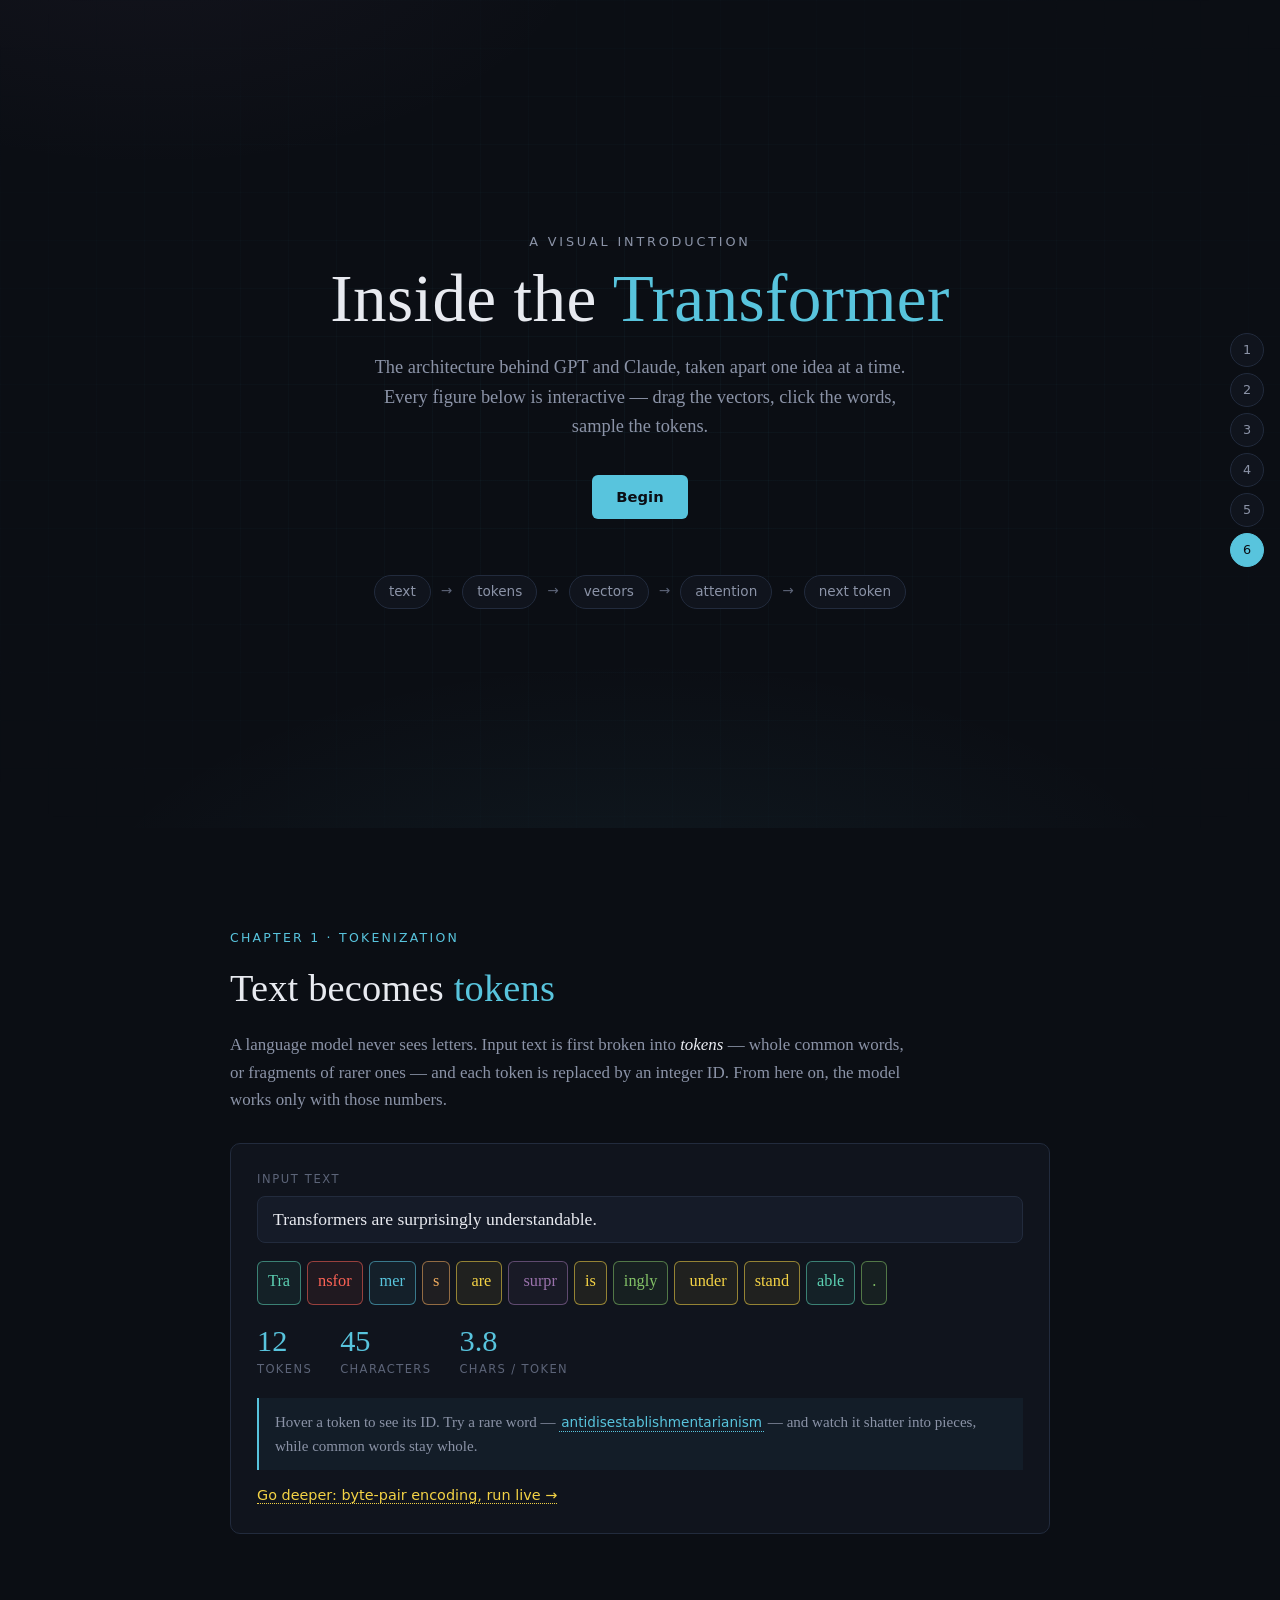
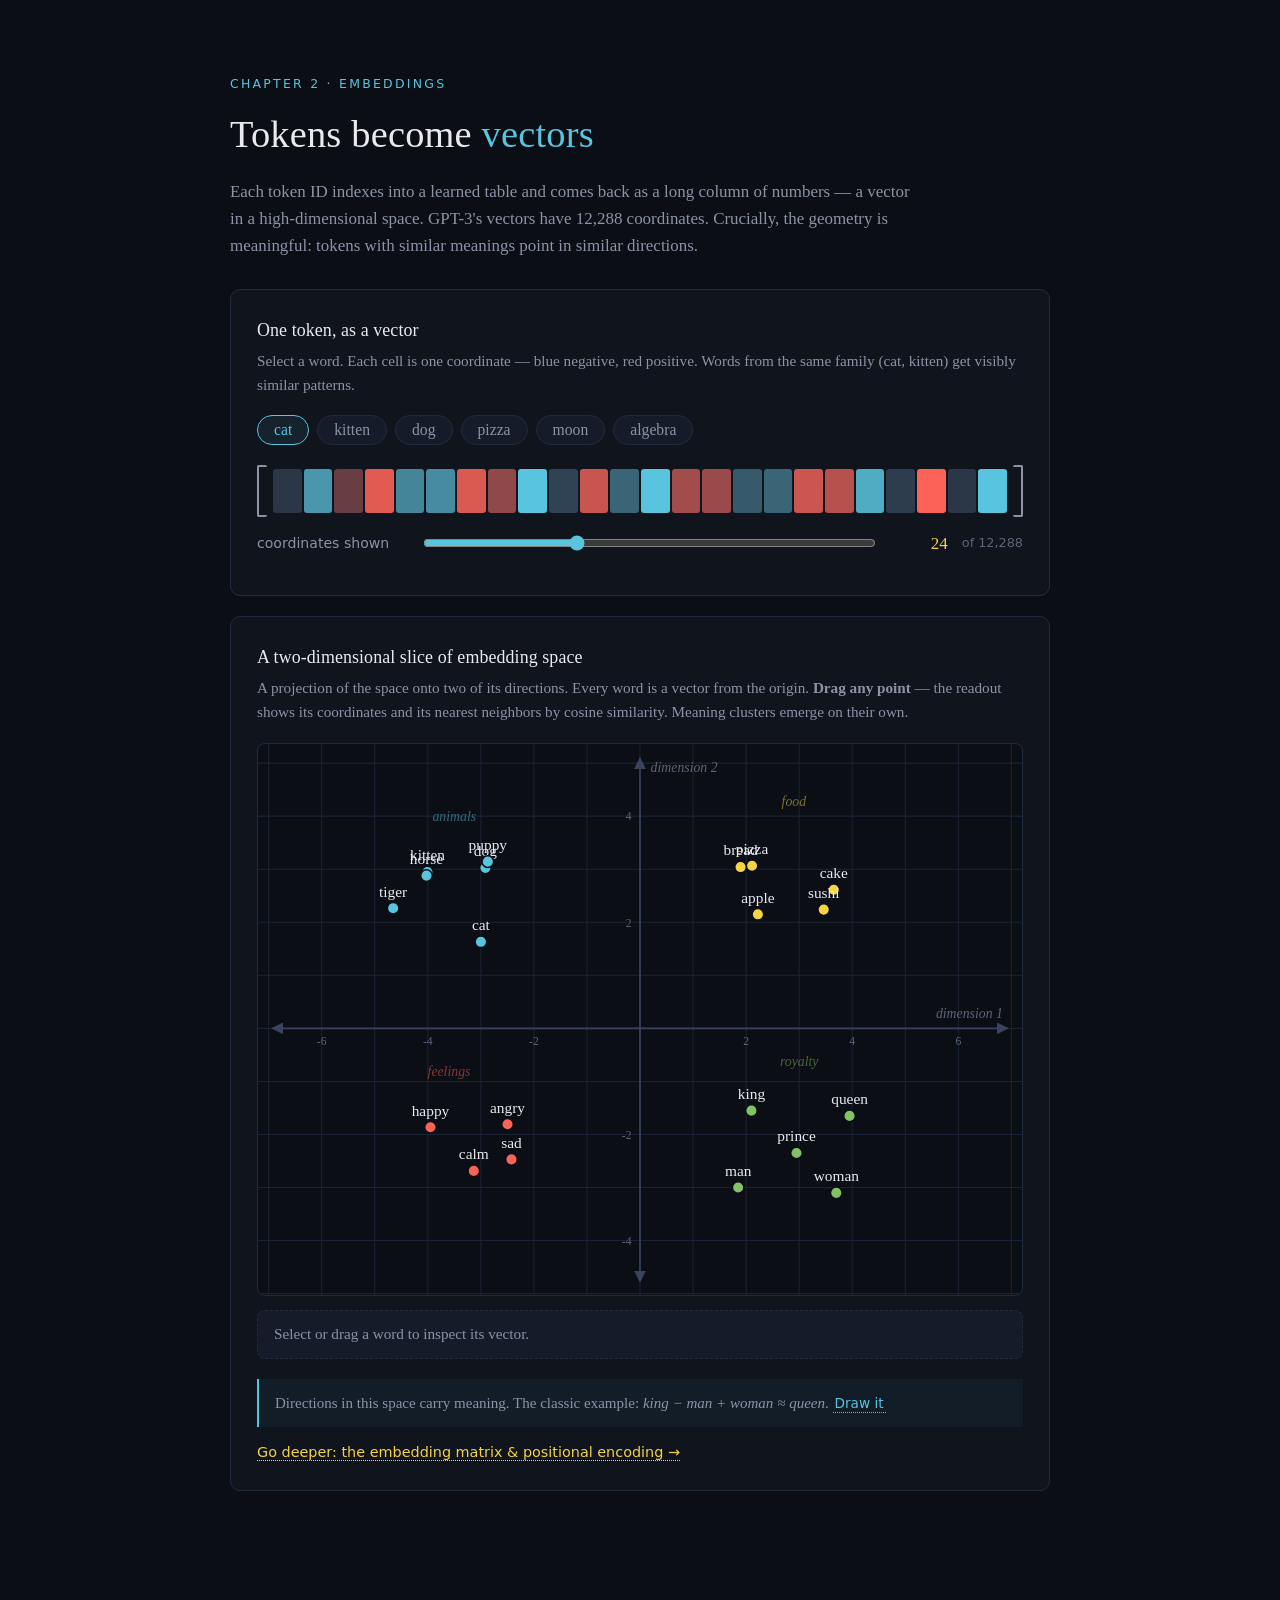
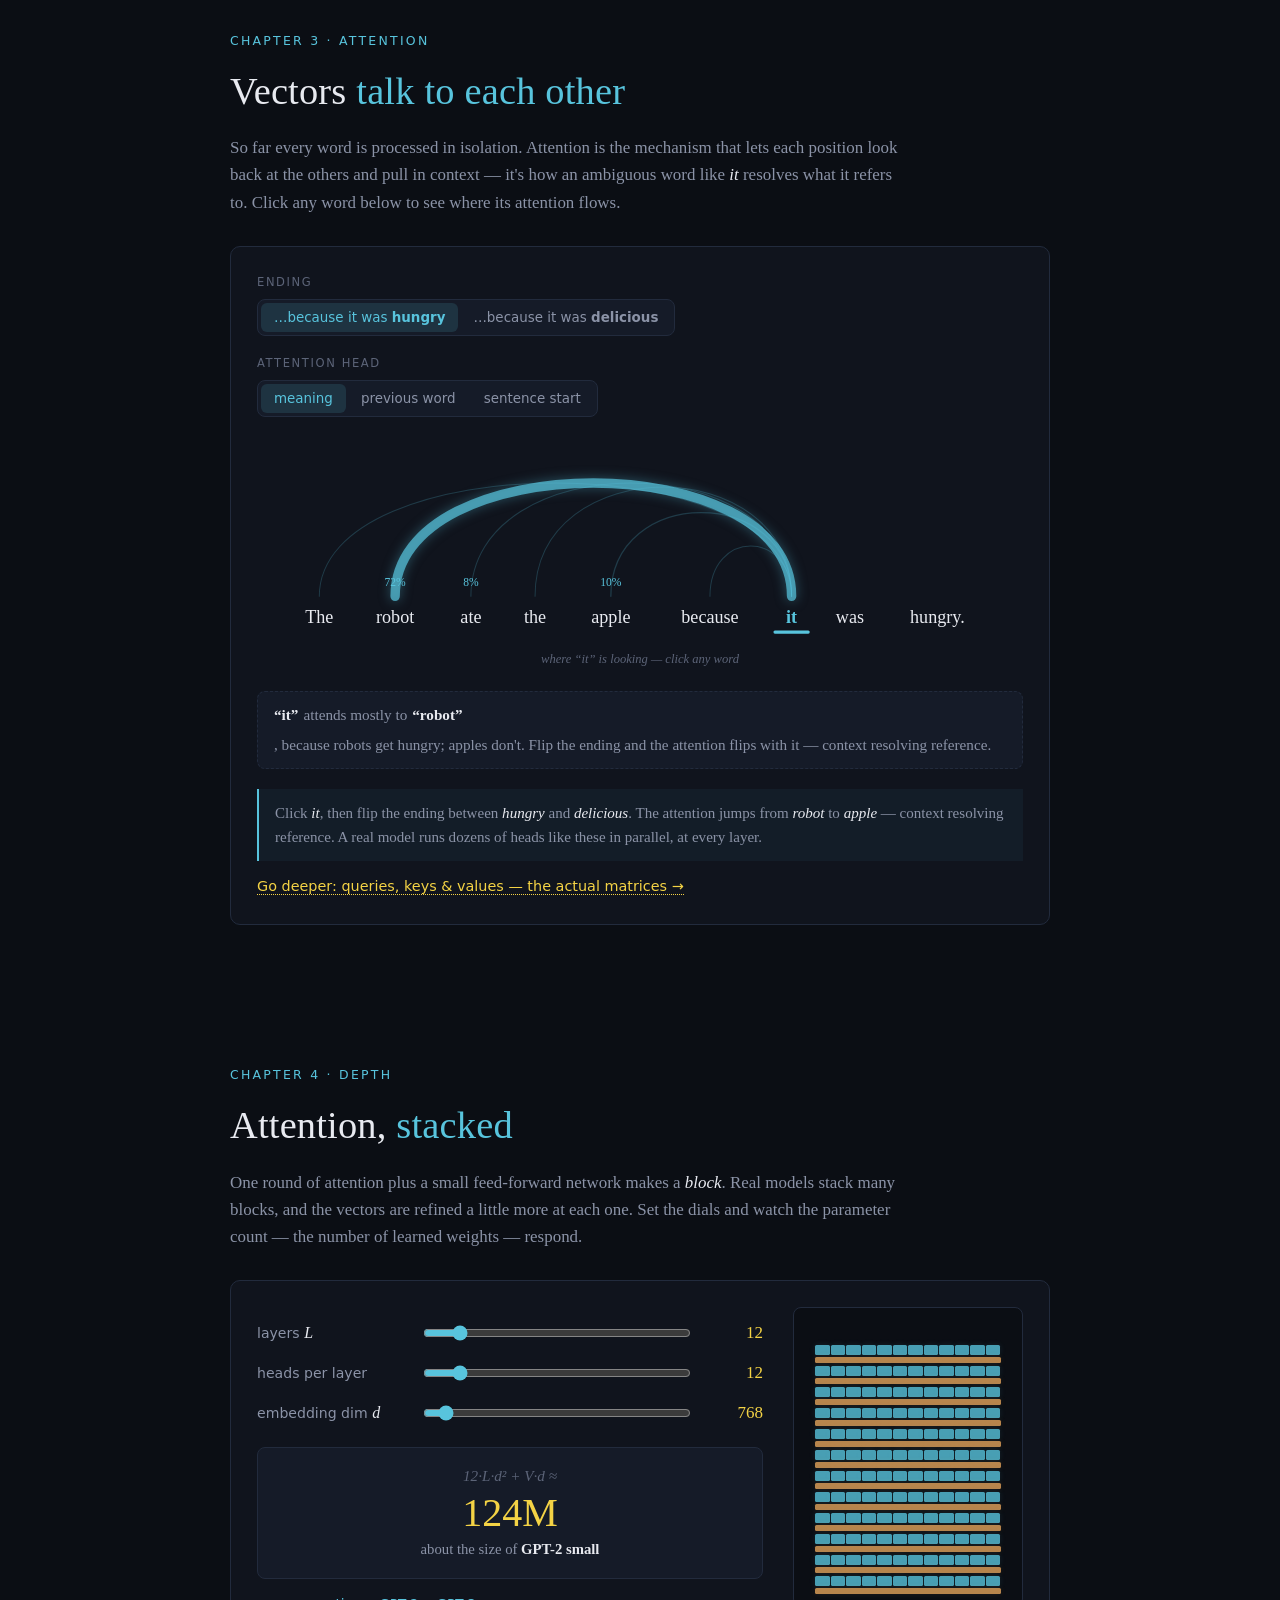
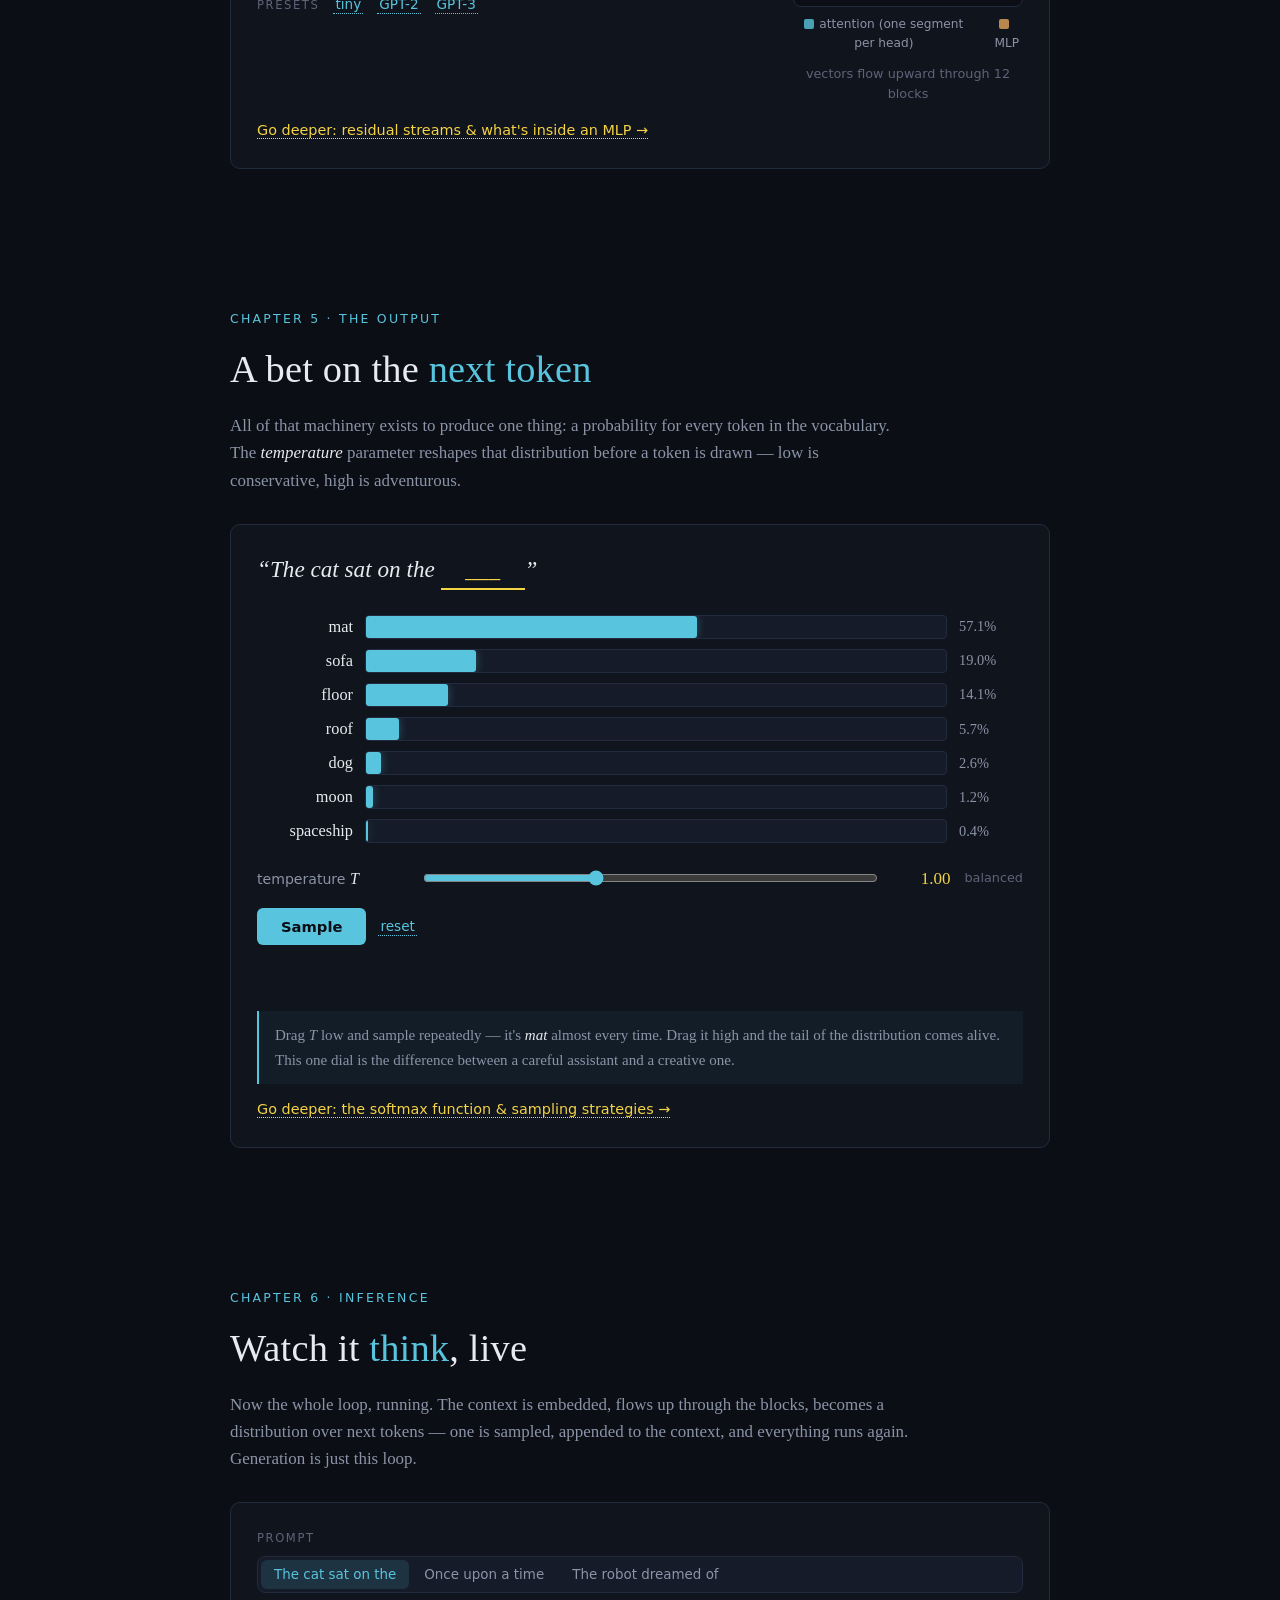
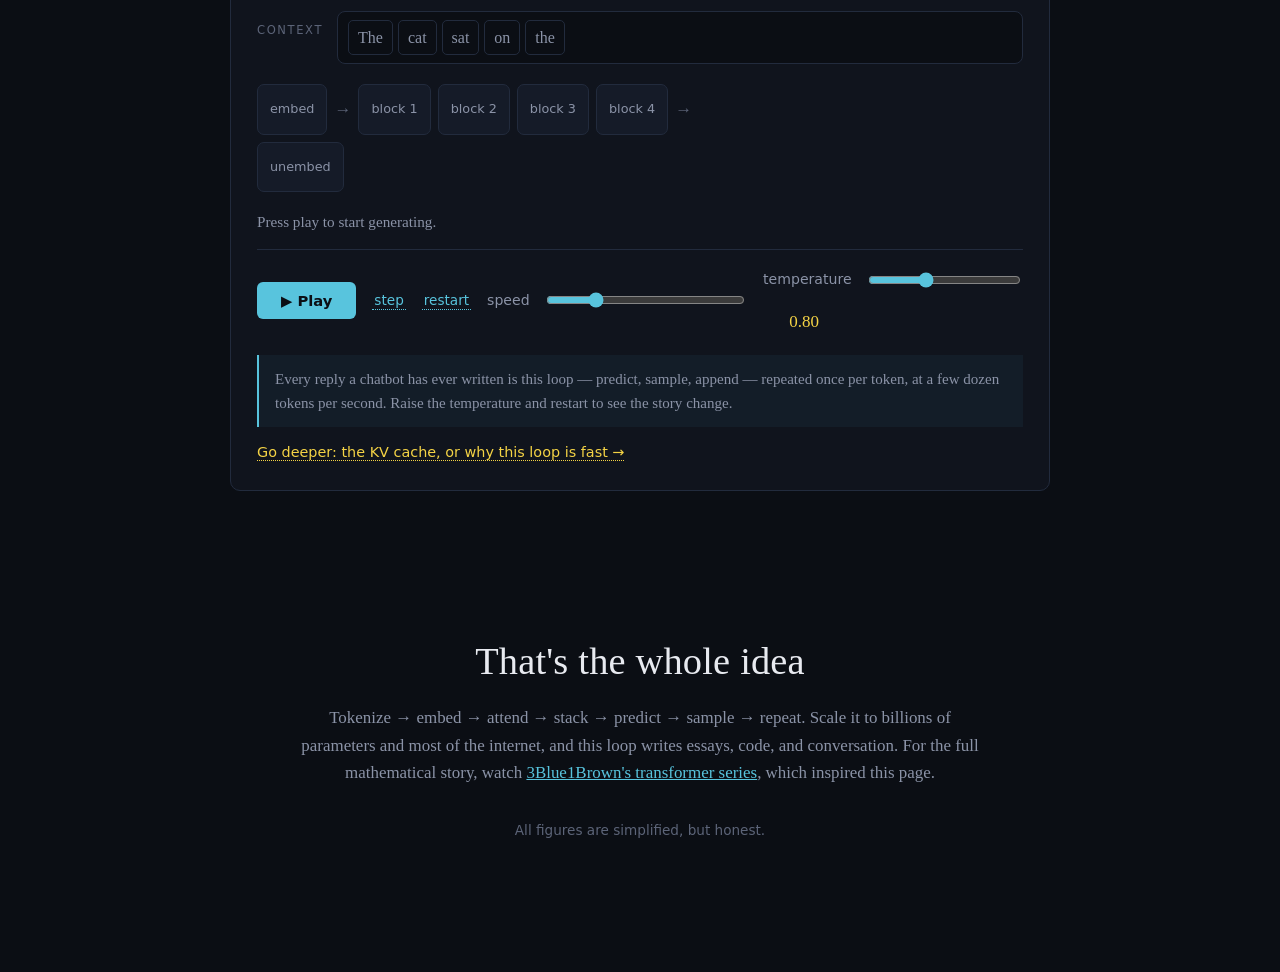
==== index.html @ c7ec8772 "Interactive transformer visualizer: six-chapter overview + deep-dive pages Co-Authored-By: Claude Fa" ====
<!DOCTYPE html>
<html lang="en">
<head>
<meta charset="UTF-8">
<meta name="viewport" content="width=device-width, initial-scale=1.0">
<title>Inside the Transformer — a visual introduction</title>
<link rel="stylesheet" href="css/style.css">
<link rel="icon" href="data:image/svg+xml,<svg xmlns='http://www.w3.org/2000/svg' viewBox='0 0 100 100'><circle cx='50' cy='50' r='42' fill='%2358C4DD'/></svg>">
</head>
<body>

<!-- ================= HERO ================= -->
<header class="hero">
  <div class="hero-inner">
    <p class="hero-kicker">A visual introduction</p>
    <h1>Inside the <span class="acc-blue">Transformer</span></h1>
    <p class="hero-sub">
      The architecture behind GPT and Claude, taken apart one idea at a time.
      Every figure below is interactive — drag the vectors, click the words,
      sample the tokens.
    </p>
    <a class="btn-primary" href="#step-1">Begin</a>
    <div class="hero-flow" aria-hidden="true">
      <span>text</span><span class="arr">→</span>
      <span>tokens</span><span class="arr">→</span>
      <span>vectors</span><span class="arr">→</span>
      <span>attention</span><span class="arr">→</span>
      <span>next&nbsp;token</span>
    </div>
  </div>
</header>

<nav class="stepnav" id="stepnav" aria-label="Chapters">
  <a href="#step-1" title="Tokens">1</a>
  <a href="#step-2" title="Embeddings">2</a>
  <a href="#step-3" title="Attention">3</a>
  <a href="#step-4" title="The stack">4</a>
  <a href="#step-5" title="Prediction">5</a>
  <a href="#step-6" title="Inference">6</a>
</nav>

<main>

<!-- ================= CH 1 : TOKENS ================= -->
<section class="chapter" id="step-1">
  <div class="ch-head">
    <span class="ch-num">Chapter 1 · Tokenization</span>
    <h2>Text becomes <span class="acc-blue">tokens</span></h2>
    <p class="lede">
      A language model never sees letters. Input text is first broken into
      <em>tokens</em> — whole common words, or fragments of rarer ones — and each
      token is replaced by an integer ID. From here on, the model works only
      with those numbers.
    </p>
  </div>

  <div class="panel">
    <label class="field-label" for="tok-input">Input text</label>
    <input id="tok-input" type="text" autocomplete="off" spellcheck="false"
           value="Transformers are surprisingly understandable." />
    <div class="token-strip" id="token-strip" aria-live="polite"></div>
    <div class="tok-stats">
      <div class="stat"><span class="stat-value" id="tok-count">0</span><span class="stat-label">tokens</span></div>
      <div class="stat"><span class="stat-value" id="char-count">0</span><span class="stat-label">characters</span></div>
      <div class="stat"><span class="stat-value" id="tok-ratio">0</span><span class="stat-label">chars / token</span></div>
    </div>
    <p class="note">Hover a token to see its ID. Try a rare word —
      <button class="link-btn" data-try="antidisestablishmentarianism">antidisestablishmentarianism</button> —
      and watch it shatter into pieces, while common words stay whole.</p>
    <p class="deeper"><a href="chapters/tokenization.html">Go deeper: byte-pair encoding, run live →</a></p>
  </div>
</section>

<!-- ================= CH 2 : EMBEDDINGS ================= -->
<section class="chapter" id="step-2">
  <div class="ch-head">
    <span class="ch-num">Chapter 2 · Embeddings</span>
    <h2>Tokens become <span class="acc-blue">vectors</span></h2>
    <p class="lede">
      Each token ID indexes into a learned table and comes back as a long column
      of numbers — a vector in a high-dimensional space. GPT-3's vectors have
      12,288 coordinates. Crucially, the geometry is meaningful: tokens with
      similar meanings point in similar directions.
    </p>
  </div>

  <div class="panel">
    <h3 class="panel-title">One token, as a vector</h3>
    <p class="panel-sub">Select a word. Each cell is one coordinate — blue negative, red positive. Words from the same family (cat, kitten) get visibly similar patterns.</p>
    <div class="word-picker" id="embed-word-picker"></div>
    <div class="vector-figure">
      <span class="bracket" aria-hidden="true"></span>
      <div class="vector-strip" id="vector-strip"></div>
      <span class="bracket right" aria-hidden="true"></span>
    </div>
    <div class="slider-row">
      <label for="dim-slider">coordinates shown</label>
      <input type="range" id="dim-slider" min="4" max="64" step="4" value="24">
      <output id="dim-out">24</output>
      <span class="dim-note">of 12,288</span>
    </div>
  </div>

  <div class="panel">
    <h3 class="panel-title">A two-dimensional slice of embedding space</h3>
    <p class="panel-sub">
      A projection of the space onto two of its directions. Every word is a
      vector from the origin. <strong>Drag any point</strong> — the readout shows its
      coordinates and its nearest neighbors by cosine similarity. Meaning
      clusters emerge on their own.
    </p>
    <div class="plane-wrap">
      <svg id="embed-map" viewBox="0 0 720 520" role="img" aria-label="Coordinate plane showing word embedding vectors"></svg>
    </div>
    <div class="readout" id="neighbor-readout">Select or drag a word to inspect its vector.</div>
    <p class="note">Directions in this space carry meaning. The classic example:
      <span class="math">king − man + woman ≈ queen</span>.
      <button class="link-btn" id="analogy-btn">Draw it</button></p>
    <p class="deeper"><a href="chapters/embeddings.html">Go deeper: the embedding matrix &amp; positional encoding →</a></p>
  </div>
</section>

<!-- ================= CH 3 : ATTENTION ================= -->
<section class="chapter" id="step-3">
  <div class="ch-head">
    <span class="ch-num">Chapter 3 · Attention</span>
    <h2>Vectors <span class="acc-blue">talk to each other</span></h2>
    <p class="lede">
      So far every word is processed in isolation. Attention is the mechanism
      that lets each position look back at the others and pull in context —
      it's how an ambiguous word like <em>it</em> resolves what it refers to.
      Click any word below to see where its attention flows.
    </p>
  </div>

  <div class="panel">
    <div class="attn-controls">
      <div class="control-group">
        <span class="control-label">ending</span>
        <div class="seg" id="attn-variant">
          <button class="seg-btn active" data-variant="hungry">…because it was <b>hungry</b></button>
          <button class="seg-btn" data-variant="delicious">…because it was <b>delicious</b></button>
        </div>
      </div>
      <div class="control-group">
        <span class="control-label">attention head</span>
        <div class="seg" id="attn-heads">
          <button class="seg-btn active" data-head="0">meaning</button>
          <button class="seg-btn" data-head="1">previous word</button>
          <button class="seg-btn" data-head="2">sentence start</button>
        </div>
      </div>
    </div>
    <div class="attn-stage">
      <svg id="attn-svg" viewBox="0 0 760 250" role="img" aria-label="Attention connections between words"></svg>
    </div>
    <p class="readout" id="attn-story"></p>
    <p class="note">Click <em>it</em>, then flip the ending between <em>hungry</em> and
      <em>delicious</em>. The attention jumps from <em>robot</em> to <em>apple</em> —
      context resolving reference. A real model runs dozens of heads like these
      in parallel, at every layer.</p>
    <p class="deeper"><a href="chapters/attention.html">Go deeper: queries, keys &amp; values — the actual matrices →</a></p>
  </div>
</section>

<!-- ================= CH 4 : THE STACK ================= -->
<section class="chapter" id="step-4">
  <div class="ch-head">
    <span class="ch-num">Chapter 4 · Depth</span>
    <h2>Attention, <span class="acc-blue">stacked</span></h2>
    <p class="lede">
      One round of attention plus a small feed-forward network makes a
      <em>block</em>. Real models stack many blocks, and the vectors are refined
      a little more at each one. Set the dials and watch the parameter count —
      the number of learned weights — respond.
    </p>
  </div>

  <div class="panel">
    <div class="builder">
      <div class="builder-controls">
        <div class="slider-row">
          <label for="layers-slider">layers <span class="math">L</span></label>
          <input type="range" id="layers-slider" min="1" max="96" value="12">
          <output id="layers-out">12</output>
        </div>
        <div class="slider-row">
          <label for="heads-slider">heads per layer</label>
          <input type="range" id="heads-slider" min="1" max="96" value="12">
          <output id="heads-out">12</output>
        </div>
        <div class="slider-row">
          <label for="model-dim-slider">embedding dim <span class="math">d</span></label>
          <input type="range" id="model-dim-slider" min="64" max="12288" step="64" value="768">
          <output id="model-dim-out">768</output>
        </div>
        <div class="param-tile">
          <div class="param-formula math">12·L·d² + V·d ≈</div>
          <div class="param-value" id="param-count">124M</div>
          <div class="param-compare" id="param-compare"></div>
        </div>
        <div class="preset-row">
          <span class="control-label">presets</span>
          <button class="link-btn" data-preset="tiny">tiny</button>
          <button class="link-btn" data-preset="gpt2">GPT-2</button>
          <button class="link-btn" data-preset="gpt3">GPT-3</button>
        </div>
      </div>
      <div class="builder-viz">
        <div class="tower" id="tower" aria-label="Stack of transformer blocks"></div>
        <div class="tower-legend">
          <span><span class="swatch" style="background:rgba(88,196,221,0.8)"></span>attention (one segment per head)</span>
          <span><span class="swatch" style="background:rgba(240,172,95,0.75)"></span>MLP</span>
        </div>
        <div class="tower-caption">vectors flow upward through <span id="tower-count">12</span> blocks</div>
      </div>
    </div>
    <p class="deeper"><a href="chapters/depth.html">Go deeper: residual streams &amp; what's inside an MLP →</a></p>
  </div>
</section>

<!-- ================= CH 5 : PREDICTION ================= -->
<section class="chapter" id="step-5">
  <div class="ch-head">
    <span class="ch-num">Chapter 5 · The output</span>
    <h2>A bet on the <span class="acc-blue">next token</span></h2>
    <p class="lede">
      All of that machinery exists to produce one thing: a probability for
      every token in the vocabulary. The <em>temperature</em> parameter reshapes
      that distribution before a token is drawn — low is conservative, high is
      adventurous.
    </p>
  </div>

  <div class="panel">
    <div class="predict-prompt math">
      “The cat sat on the <span class="predict-slot" id="predict-slot">___</span>”
    </div>
    <div class="prob-chart" id="prob-chart" role="img" aria-label="Probability of each candidate next token"></div>
    <div class="slider-row">
      <label for="temp-slider">temperature <span class="math">T</span></label>
      <input type="range" id="temp-slider" min="0.1" max="2.5" step="0.05" value="1">
      <output id="temp-out">1.00</output>
      <span class="dim-note" id="temp-mood">balanced</span>
    </div>
    <div class="row predict-actions">
      <button class="btn-primary" id="sample-btn">Sample</button>
      <button class="link-btn" id="reset-samples">reset</button>
    </div>
    <div class="sample-log" id="sample-log"></div>
    <p class="note">Drag <span class="math">T</span> low and sample repeatedly — it's
      <em>mat</em> almost every time. Drag it high and the tail of the
      distribution comes alive. This one dial is the difference between a
      careful assistant and a creative one.</p>
    <p class="deeper"><a href="chapters/output.html">Go deeper: the softmax function &amp; sampling strategies →</a></p>
  </div>
</section>

<!-- ================= CH 6 : LIVE INFERENCE ================= -->
<section class="chapter" id="step-6">
  <div class="ch-head">
    <span class="ch-num">Chapter 6 · Inference</span>
    <h2>Watch it <span class="acc-blue">think</span>, live</h2>
    <p class="lede">
      Now the whole loop, running. The context is embedded, flows up through the
      blocks, becomes a distribution over next tokens — one is sampled, appended
      to the context, and everything runs again. Generation is just this loop.
    </p>
  </div>

  <div class="panel">
    <div class="inf-topbar">
      <div class="control-group">
        <span class="control-label">prompt</span>
        <div class="seg" id="inf-prompts">
          <button class="seg-btn active" data-prompt="0">The cat sat on the</button>
          <button class="seg-btn" data-prompt="1">Once upon a time</button>
          <button class="seg-btn" data-prompt="2">The robot dreamed of</button>
        </div>
      </div>
    </div>

    <div class="inf-context-wrap">
      <span class="inf-label">context</span>
      <div class="inf-context" id="inf-context"></div>
    </div>

    <div class="inf-machine">
      <div class="inf-pipeline" id="inf-pipeline">
        <div class="pipe-node" data-node="embed"><span>embed</span></div>
        <div class="pipe-arrow">→</div>
        <div class="pipe-node" data-node="b0"><span>block 1</span></div>
        <div class="pipe-node" data-node="b1"><span>block 2</span></div>
        <div class="pipe-node" data-node="b2"><span>block 3</span></div>
        <div class="pipe-node" data-node="b3"><span>block 4</span></div>
        <div class="pipe-arrow">→</div>
        <div class="pipe-node" data-node="unembed"><span>unembed</span></div>
      </div>
      <div class="inf-dist" id="inf-dist"></div>
    </div>

    <div class="inf-status" id="inf-status">Press play to start generating.</div>

    <div class="inf-controls">
      <button class="btn-primary" id="inf-play">▶ Play</button>
      <button class="link-btn" id="inf-step">step</button>
      <button class="link-btn" id="inf-reset">restart</button>
      <div class="slider-row inf-slider">
        <label for="inf-speed">speed</label>
        <input type="range" id="inf-speed" min="0.4" max="3" step="0.2" value="1">
      </div>
      <div class="slider-row inf-slider">
        <label for="inf-temp">temperature</label>
        <input type="range" id="inf-temp" min="0.1" max="2" step="0.05" value="0.8">
        <output id="inf-temp-out">0.80</output>
      </div>
    </div>
    <p class="note">Every reply a chatbot has ever written is this loop —
      predict, sample, append — repeated once per token, at a few dozen tokens
      per second. Raise the temperature and restart to see the story change.</p>
    <p class="deeper"><a href="chapters/inference.html">Go deeper: the KV cache, or why this loop is fast →</a></p>
  </div>
</section>

<!-- ================= OUTRO ================= -->
<section class="chapter outro">
  <div class="ch-head">
    <h2>That's the whole idea</h2>
    <p class="lede">
      Tokenize → embed → attend → stack → predict → sample → repeat. Scale it to
      billions of parameters and most of the internet, and this loop writes
      essays, code, and conversation. For the full mathematical story, watch
      <a href="https://www.youtube.com/watch?v=wjZofJX0v4M" target="_blank" rel="noopener">3Blue1Brown's transformer series</a>,
      which inspired this page.
    </p>
  </div>
  <footer class="footer">All figures are simplified, but honest.</footer>
</section>

</main>
<script src="js/app.js"></script>
</body>
</html>
---- css/style.css ----
/* ============================================================
   Inside the Transformer — 3blue1brown-inspired design language
   Dark near-black blue canvas, Manim palette, serif math type.
   ============================================================ */

:root {
  --bg: #0b0e14;          /* page canvas */
  --panel: #10141d;       /* card surface */
  --panel-2: #151b28;     /* nested surface */
  --line: #222b3d;        /* hairlines */
  --grid: #1a2233;        /* plot gridlines */
  --ink: #e8eaf0;
  --muted: #8b93a7;
  --faint: #5c6478;

  /* Manim palette (validated order: blue, red, yellow, green) */
  --blue: #58c4dd;
  --red: #fc6255;
  --yellow: #f4d345;
  --green: #83c167;
  --teal: #5cd0b3;
  --purple: #9a72ac;
  --gold: #f0ac5f;

  --serif: "CMU Serif", "STIX Two Text", "Times New Roman", Georgia, serif;
  --sans: system-ui, -apple-system, "Segoe UI", sans-serif;
  --radius: 10px;
}

* { box-sizing: border-box; }
html { scroll-behavior: smooth; }
body {
  margin: 0;
  background: var(--bg);
  color: var(--ink);
  font-family: var(--serif);
  font-size: 17px;
  line-height: 1.6;
}

::selection { background: rgba(88, 196, 221, 0.3); }

h1, h2, h3 { font-weight: 500; letter-spacing: 0.005em; }
.acc-blue { color: var(--blue); }
.math { font-family: var(--serif); font-style: italic; }
a { color: var(--blue); }

/* ===== Hero ===== */
.hero {
  min-height: 92vh;
  display: grid;
  place-items: center;
  text-align: center;
  padding: 60px 20px;
  position: relative;
  background:
    radial-gradient(70vw 50vh at 50% 115%, rgba(88, 196, 221, 0.07), transparent 65%),
    radial-gradient(50vw 40vh at 12% -10%, rgba(154, 114, 172, 0.06), transparent 70%);
}
.hero::before {
  content: "";
  position: absolute; inset: 0;
  background-image:
    linear-gradient(rgba(88,196,221,0.045) 1px, transparent 1px),
    linear-gradient(90deg, rgba(88,196,221,0.045) 1px, transparent 1px);
  background-size: 48px 48px;
  mask-image: radial-gradient(70% 70% at 50% 50%, black, transparent);
  pointer-events: none;
}
.hero-inner { max-width: 720px; position: relative; }
.hero-kicker {
  font-family: var(--sans);
  font-size: 0.8rem; letter-spacing: 0.22em; text-transform: uppercase;
  color: var(--muted); margin-bottom: 10px;
}
.hero h1 {
  font-size: clamp(2.6rem, 7vw, 4.2rem);
  margin: 0 0 18px;
  line-height: 1.08;
}
.hero-sub {
  color: var(--muted);
  font-size: 1.15rem;
  max-width: 560px;
  margin: 0 auto 34px;
}
.hero-flow {
  margin-top: 56px;
  display: flex; flex-wrap: wrap; justify-content: center; gap: 10px;
  font-family: var(--sans); font-size: 0.85rem; color: var(--muted);
}
.hero-flow span:not(.arr) {
  border: 1px solid var(--line); border-radius: 999px;
  padding: 5px 14px; background: var(--panel);
}
.hero-flow .arr { color: var(--faint); padding: 5px 0; }

/* ===== Chapter nav ===== */
.stepnav {
  position: fixed; right: 16px; top: 50%; transform: translateY(-50%);
  display: flex; flex-direction: column; gap: 6px; z-index: 50;
}
.stepnav a {
  width: 34px; height: 34px; display: grid; place-items: center;
  font-family: var(--sans); font-size: 0.8rem;
  color: var(--muted); text-decoration: none;
  border: 1px solid var(--line); border-radius: 50%;
  background: var(--panel);
  transition: all .15s;
}
.stepnav a:hover, .stepnav a.active {
  color: var(--bg); background: var(--blue); border-color: var(--blue);
}
@media (max-width: 860px) { .stepnav { display: none; } }

/* ===== Chapters & panels ===== */
main { max-width: 860px; margin: 0 auto; padding: 0 20px 100px; }
.chapter { padding: 100px 0 20px; }
.ch-num {
  display: block;
  font-family: var(--sans);
  font-size: 0.78rem; letter-spacing: 0.18em; text-transform: uppercase;
  color: var(--blue);
  margin-bottom: 10px;
}
.chapter h2 { font-size: clamp(1.7rem, 4vw, 2.4rem); margin: 0 0 12px; }
.lede { color: var(--muted); max-width: 680px; margin: 0 0 30px; font-size: 1.06rem; }
.lede em, .note em { color: var(--ink); }

.panel {
  background: var(--panel);
  border: 1px solid var(--line);
  border-radius: var(--radius);
  padding: 26px;
  margin-bottom: 20px;
}
.panel-title { margin: 0 0 4px; font-size: 1.12rem; color: var(--ink); }
.panel-sub { margin: 0 0 18px; color: var(--muted); font-size: 0.95rem; }
.row { display: flex; gap: 12px; align-items: center; flex-wrap: wrap; }
.note {
  margin: 20px 0 0;
  padding: 12px 16px;
  border-left: 2px solid var(--blue);
  background: rgba(88, 196, 221, 0.05);
  color: var(--muted);
  font-size: 0.94rem;
}
.readout {
  margin-top: 14px;
  padding: 11px 16px;
  border: 1px dashed var(--line);
  border-radius: 8px;
  background: var(--panel-2);
  color: var(--muted);
  font-size: 0.95rem;
  min-height: 44px;
  display: flex; align-items: center; flex-wrap: wrap; gap: 5px;
}
.readout b { color: var(--ink); font-weight: 600; }

/* ===== Controls ===== */
.field-label, .control-label {
  display: block;
  font-family: var(--sans);
  font-size: 0.72rem; letter-spacing: 0.14em; text-transform: uppercase;
  color: var(--faint);
  margin-bottom: 8px;
}
input[type="text"] {
  width: 100%;
  font-family: var(--serif); font-size: 1.1rem;
  color: var(--ink);
  background: var(--panel-2);
  border: 1px solid var(--line);
  border-radius: 8px;
  padding: 12px 15px;
  outline: none;
  transition: border-color .15s;
}
input[type="text"]:focus { border-color: var(--blue); }

.btn-primary {
  display: inline-block;
  font-family: var(--sans); font-size: 0.92rem; font-weight: 600;
  color: var(--bg);
  background: var(--blue);
  border: none; border-radius: 6px;
  padding: 10px 24px;
  cursor: pointer;
  text-decoration: none;
  transition: filter .12s, transform .12s;
}
.btn-primary:hover { filter: brightness(1.12); transform: translateY(-1px); }
.link-btn {
  font-family: var(--sans); font-size: 0.85rem;
  color: var(--blue);
  background: none;
  border: none; border-bottom: 1px dotted var(--blue);
  padding: 1px 2px;
  cursor: pointer;
  transition: color .12s;
}
.link-btn:hover { color: var(--ink); border-color: var(--ink); }

.slider-row { display: flex; align-items: center; gap: 14px; margin: 12px 0; flex-wrap: wrap; }
.slider-row label {
  font-family: var(--sans); font-size: 0.88rem; color: var(--muted);
  min-width: 150px;
}
.slider-row label .math { color: var(--ink); font-size: 1rem; }
.slider-row output {
  font-family: var(--serif); font-variant-numeric: tabular-nums;
  color: var(--yellow); min-width: 56px; text-align: right;
}
.dim-note { font-family: var(--sans); font-size: 0.8rem; color: var(--faint); }
input[type="range"] {
  flex: 1; min-width: 120px; height: 24px;
  accent-color: var(--blue);
  cursor: grab;
  background: transparent;
}

.seg { display: inline-flex; gap: 2px; border: 1px solid var(--line); border-radius: 8px; padding: 3px; background: var(--panel-2); flex-wrap: wrap; }
.seg-btn {
  font-family: var(--sans); font-size: 0.84rem;
  color: var(--muted);
  background: transparent; border: none; border-radius: 6px;
  padding: 7px 13px; cursor: pointer;
  transition: all .12s;
}
.seg-btn b { color: inherit; }
.seg-btn.active { background: rgba(88, 196, 221, 0.14); color: var(--blue); }

/* ===== Ch 1 : tokens ===== */
.token-strip { display: flex; flex-wrap: wrap; gap: 6px; margin: 18px 0 4px; min-height: 44px; }
.token-chip {
  position: relative;
  font-family: var(--serif); font-size: 1.02rem;
  padding: 6px 10px;
  border-radius: 6px;
  border: 1px solid;
  white-space: pre;
  animation: pop .18s ease-out;
  cursor: default;
}
@keyframes pop { from { transform: scale(.7); opacity: 0; } to { transform: scale(1); opacity: 1; } }
.token-chip .tok-id {
  position: absolute; left: 50%; bottom: calc(100% + 7px); transform: translateX(-50%);
  font-family: var(--sans); font-size: 0.7rem;
  background: var(--ink); color: var(--bg);
  padding: 3px 8px; border-radius: 4px; white-space: nowrap;
  opacity: 0; pointer-events: none; transition: opacity .12s;
  z-index: 5;
}
.token-chip:hover .tok-id { opacity: 1; }
.tok-stats { display: flex; gap: 28px; margin-top: 18px; flex-wrap: wrap; }
.stat { display: flex; flex-direction: column; }
.stat-value { font-size: 1.9rem; color: var(--blue); line-height: 1.2; font-variant-numeric: tabular-nums; }
.stat-label { font-family: var(--sans); font-size: 0.72rem; letter-spacing: 0.12em; text-transform: uppercase; color: var(--faint); }

/* ===== Ch 2 : embeddings ===== */
.word-picker { display: flex; flex-wrap: wrap; gap: 8px; margin-bottom: 20px; }
.word-pill {
  font-family: var(--serif); font-size: 0.98rem;
  color: var(--muted);
  background: var(--panel-2);
  border: 1px solid var(--line); border-radius: 999px;
  padding: 5px 16px; cursor: pointer;
  transition: all .12s;
}
.word-pill.active { color: var(--blue); border-color: var(--blue); background: rgba(88,196,221,0.08); }

.vector-figure { display: flex; align-items: stretch; gap: 6px; margin: 6px 0 4px; }
.bracket, .bracket.right { width: 10px; border: 2px solid var(--muted); border-radius: 2px; }
.bracket { border-right: none; }
.bracket.right { border-left: none; }
.vector-strip { display: flex; gap: 2px; flex: 1; height: 52px; align-items: stretch; padding: 4px 0; }
.vec-cell { flex: 1; border-radius: 3px; position: relative; min-width: 4px; transition: background .3s; }
.vec-cell:hover::after {
  content: attr(data-v);
  position: absolute; left: 50%; bottom: calc(100% + 6px); transform: translateX(-50%);
  font-family: var(--serif); font-size: 0.75rem;
  background: var(--ink); color: var(--bg);
  padding: 2px 6px; border-radius: 4px; white-space: nowrap; z-index: 5;
}

.plane-wrap {
  border: 1px solid var(--line);
  border-radius: 8px;
  overflow: hidden;
  background: var(--bg);
}
#embed-map { display: block; width: 100%; height: auto; }
#embed-map text { font-family: var(--serif); }
.embed-dot { cursor: grab; }
.embed-dot.dragging { cursor: grabbing; }

/* ===== Ch 3 : attention ===== */
.attn-controls { display: flex; justify-content: space-between; gap: 18px; flex-wrap: wrap; margin-bottom: 8px; }
.control-group { display: flex; flex-direction: column; }
.attn-stage { margin: 4px 0; }
#attn-svg { display: block; width: 100%; height: auto; }
#attn-svg text { font-family: var(--serif); }
.attn-word { cursor: pointer; }

/* ===== Ch 4 : the stack ===== */
.builder { display: grid; grid-template-columns: 1fr 230px; gap: 30px; align-items: start; }
@media (max-width: 700px) { .builder { grid-template-columns: 1fr; } }
.param-tile {
  margin-top: 20px;
  border: 1px solid var(--line); border-radius: 8px;
  background: var(--panel-2);
  padding: 16px 18px;
  text-align: center;
}
.param-formula { color: var(--faint); font-size: 0.95rem; }
.param-value { font-size: 2.5rem; color: var(--yellow); line-height: 1.25; }
.param-compare { color: var(--muted); font-size: 0.92rem; }
.param-compare b { color: var(--ink); font-weight: 600; }
.preset-row { display: flex; gap: 14px; align-items: baseline; margin-top: 16px; flex-wrap: wrap; }
.preset-row .control-label { margin: 0; }
.builder-viz { text-align: center; }
.tower {
  display: flex; flex-direction: column-reverse;
  gap: 3px;
  min-height: 300px; max-height: 330px; overflow: hidden;
  padding: 12px;
  background: var(--bg);
  border: 1px solid var(--line); border-radius: 8px;
}
.tower-layer {
  display: flex; flex-direction: column; gap: 2px;
  animation: rise .25s ease-out;
  flex: 0 0 auto;
  margin-inline: auto;
}
.attn-row { display: flex; gap: 1px; }
.head-seg {
  flex: 1; min-width: 1px;
  background: rgba(88, 196, 221, 0.8);
  border-radius: 1.5px;
  box-shadow: 0 0 6px rgba(88, 196, 221, 0.12);
}
.mlp-row {
  background: rgba(240, 172, 95, 0.75);
  border-radius: 1.5px;
  box-shadow: 0 0 6px rgba(240, 172, 95, 0.1);
}
.tower-ellipsis {
  color: var(--faint); font-size: 0.95rem; line-height: 1;
  text-align: center; letter-spacing: 0.2em;
  flex: 0 0 auto; padding: 2px 0;
}
@keyframes rise { from { transform: translateY(8px); opacity: 0; } to { transform: none; opacity: 1; } }
.tower-caption { font-family: var(--sans); font-size: 0.8rem; color: var(--faint); margin-top: 10px; }
.tower-legend {
  display: flex; justify-content: center; gap: 16px; margin-top: 8px;
  font-family: var(--sans); font-size: 0.76rem; color: var(--muted);
}
.tower-legend .swatch {
  display: inline-block; width: 10px; height: 10px; border-radius: 2px;
  margin-right: 5px; vertical-align: -1px;
}

/* ===== Ch 5 : prediction ===== */
.predict-prompt { font-size: 1.45rem; margin-bottom: 24px; }
.predict-slot {
  display: inline-block; min-width: 84px; text-align: center;
  color: var(--yellow);
  border-bottom: 2px solid var(--yellow);
}
.predict-slot.pulse { animation: slotpop .4s ease; }
@keyframes slotpop { 30% { transform: scale(1.2); } }
.prob-chart { display: flex; flex-direction: column; gap: 8px; margin: 6px 0 20px; }
.prob-row { display: grid; grid-template-columns: 96px 1fr 64px; align-items: center; gap: 12px; }
.prob-word { text-align: right; font-size: 1.02rem; color: var(--ink); }
.prob-track {
  background: var(--panel-2);
  border: 1px solid var(--line);
  border-radius: 4px; height: 24px; overflow: hidden;
}
.prob-fill {
  height: 100%;
  background: var(--blue);
  box-shadow: 0 0 10px rgba(88, 196, 221, 0.35);
  border-radius: 0 3px 3px 0;
  transition: width .35s cubic-bezier(.2,.8,.3,1);
}
.prob-row.sampled .prob-word { color: var(--yellow); }
.prob-row.sampled .prob-fill { background: var(--yellow); box-shadow: 0 0 10px rgba(244, 211, 69, 0.4); }
.prob-pct { font-variant-numeric: tabular-nums; font-size: 0.9rem; color: var(--muted); }
.predict-actions { margin: 16px 0 4px; }
.sample-log { display: flex; flex-wrap: wrap; gap: 6px; margin-top: 12px; min-height: 34px; }
.sample-log .token-chip { font-size: 0.9rem; }

/* ===== Ch 6 : live inference ===== */
.inf-topbar { margin-bottom: 18px; }
.inf-context-wrap { display: flex; align-items: flex-start; gap: 14px; margin-bottom: 20px; }
.inf-label {
  font-family: var(--sans); font-size: 0.72rem; letter-spacing: 0.14em;
  text-transform: uppercase; color: var(--faint);
  padding-top: 10px; min-width: 62px;
}
.inf-context {
  flex: 1;
  display: flex; flex-wrap: wrap; gap: 5px; align-items: center;
  min-height: 46px;
  padding: 8px 10px;
  background: var(--bg);
  border: 1px solid var(--line); border-radius: 8px;
}
.inf-tok {
  font-family: var(--serif); font-size: 1rem;
  padding: 4px 9px; border-radius: 5px;
  border: 1px solid var(--line);
  color: var(--muted);
  animation: pop .2s ease-out;
}
.inf-tok.fresh {
  color: var(--yellow); border-color: var(--yellow);
  box-shadow: 0 0 10px rgba(244, 211, 69, 0.25);
}
.inf-tok.reading { color: var(--blue); border-color: var(--blue); }

.inf-machine { display: grid; grid-template-columns: 1fr 240px; gap: 24px; align-items: center; }
@media (max-width: 700px) { .inf-machine { grid-template-columns: 1fr; } }
.inf-pipeline { display: flex; align-items: center; gap: 7px; flex-wrap: wrap; }
.pipe-arrow { color: var(--faint); }
.pipe-node {
  font-family: var(--sans); font-size: 0.8rem;
  color: var(--muted);
  border: 1px solid var(--line); border-radius: 7px;
  background: var(--panel-2);
  padding: 14px 12px;
  transition: all .18s;
}
.pipe-node.hot {
  color: var(--blue); border-color: var(--blue);
  box-shadow: 0 0 14px rgba(88, 196, 221, 0.35);
  transform: translateY(-2px);
}
.inf-dist { display: flex; flex-direction: column; gap: 5px; }
.inf-dist .prob-row { grid-template-columns: 74px 1fr 48px; }
.inf-dist .prob-track { height: 18px; }
.inf-dist .prob-word { font-size: 0.92rem; }
.inf-dist .prob-pct { font-size: 0.8rem; }
.inf-status {
  margin-top: 18px;
  font-size: 0.95rem; color: var(--muted);
  min-height: 1.6em;
}
.inf-status b { color: var(--yellow); font-weight: 600; }
.inf-controls {
  display: flex; align-items: center; gap: 16px; flex-wrap: wrap;
  margin-top: 14px; padding-top: 16px;
  border-top: 1px solid var(--line);
}
.inf-slider { flex: 1; min-width: 190px; margin: 0; }
.inf-slider label { min-width: auto; }

/* ===== Outro ===== */
.outro { text-align: center; padding-bottom: 30px; }
.outro .lede { margin-inline: auto; }
.footer { color: var(--faint); font-family: var(--sans); font-size: 0.85rem; margin-top: 34px; }

@media (prefers-reduced-motion: reduce) {
  * { animation: none !important; transition: none !important; }
  html { scroll-behavior: auto; }
}

/* ============================================================
   Deep-dive chapter pages
   ============================================================ */
.deep-head {
  display: flex; justify-content: space-between; align-items: baseline;
  max-width: 860px; margin: 0 auto; padding: 26px 20px 0;
  font-family: var(--sans); font-size: 0.85rem;
}
.deep-head a { color: var(--muted); text-decoration: none; }
.deep-head a:hover { color: var(--blue); }
.deep-main { max-width: 860px; margin: 0 auto; padding: 30px 20px 80px; }
.deep-main .ch-head { padding-top: 30px; }
.sec-title { font-size: 1.35rem; margin: 54px 0 8px; color: var(--ink); }
.sec-title .math { color: var(--blue); }
.prose { color: var(--muted); max-width: 700px; }
.prose em, .prose b { color: var(--ink); }
.prose .math { color: var(--ink); }

.formula {
  font-family: var(--serif); font-style: italic;
  text-align: center; font-size: 1.25rem; color: var(--ink);
  background: var(--panel-2); border: 1px solid var(--line); border-radius: 8px;
  padding: 16px 20px; margin: 20px 0;
  overflow-x: auto;
}
.formula .frac { display: inline-flex; flex-direction: column; vertical-align: middle; text-align: center; margin: 0 3px; }
.formula .frac > span:first-child { border-bottom: 1px solid var(--ink); padding: 0 6px 2px; }
.formula .frac > span:last-child { padding-top: 2px; }
.formula .acc { color: var(--yellow); font-style: normal; }

/* matrices */
.mat-row { display: flex; gap: 26px; flex-wrap: wrap; align-items: flex-start; margin: 18px 0; }
.mat-fig { text-align: center; }
.mat-fig .mat-label { font-family: var(--serif); font-style: italic; font-size: 1.05rem; color: var(--ink); margin-bottom: 8px; }
.mat-fig .mat-sub { font-family: var(--sans); font-size: 0.72rem; color: var(--faint); margin-top: 6px; }
.matrix { display: inline-grid; gap: 2px; }
.mcell {
  width: 44px; height: 32px;
  display: grid; place-items: center;
  font-family: var(--serif); font-size: 0.78rem; font-variant-numeric: tabular-nums;
  border-radius: 3px; color: var(--ink);
  transition: background .25s, opacity .25s;
}
.mcell.masked { color: var(--faint); }
.mcell.rowhead, .mcell.colhead {
  background: none; color: var(--muted); font-style: italic; font-size: 0.82rem;
}
.mcell.hl { outline: 2px solid var(--yellow); outline-offset: -2px; }
.mat-op { font-family: var(--serif); font-size: 1.5rem; color: var(--faint); align-self: center; }

/* step chips / small controls */
.toggle-row { display: flex; gap: 10px; align-items: center; margin: 16px 0; flex-wrap: wrap; }
.pill-toggle {
  font-family: var(--sans); font-size: 0.84rem;
  color: var(--muted); background: var(--panel-2);
  border: 1px solid var(--line); border-radius: 999px;
  padding: 6px 16px; cursor: pointer; transition: all .12s;
}
.pill-toggle.active { color: var(--blue); border-color: var(--blue); background: rgba(88,196,221,0.08); }

/* BPE demo */
.bpe-word { display: flex; align-items: center; gap: 8px; margin: 6px 0; flex-wrap: wrap; }
.bpe-count { font-family: var(--sans); font-size: 0.75rem; color: var(--faint); min-width: 30px; }
.bpe-piece {
  font-family: var(--serif); font-size: 1rem;
  border: 1px solid; border-radius: 5px; padding: 3px 8px;
  transition: all .2s;
}
.merge-list { display: flex; flex-direction: column; gap: 4px; font-family: var(--serif); font-size: 0.92rem; color: var(--muted); }
.merge-list b { color: var(--yellow); font-weight: 600; }

/* plots */
.plot-wrap { border: 1px solid var(--line); border-radius: 8px; background: var(--bg); overflow: hidden; margin: 14px 0; }
.plot-wrap svg { display: block; width: 100%; height: auto; }
.plot-wrap text { font-family: var(--serif); }

/* logit sliders */
.logit-row { display: grid; grid-template-columns: 80px 1fr 60px 1fr 64px; gap: 12px; align-items: center; margin: 6px 0; }
.logit-row .prob-track { height: 22px; }
.logit-word { text-align: right; font-size: 1rem; }
.logit-val { font-variant-numeric: tabular-nums; color: var(--yellow); font-size: 0.9rem; text-align: right; }
@media (max-width: 640px) { .logit-row { grid-template-columns: 64px 1fr 48px; } .logit-row .prob-track, .logit-row .prob-pct { grid-column: span 3; } }

/* pager */
.pager {
  display: flex; justify-content: space-between; gap: 14px;
  margin-top: 70px; padding-top: 22px;
  border-top: 1px solid var(--line);
  font-family: var(--sans); font-size: 0.9rem;
}
.pager a { color: var(--blue); text-decoration: none; }
.pager a:hover { text-decoration: underline; }
.pager .pg-label { display: block; font-size: 0.72rem; letter-spacing: 0.12em; text-transform: uppercase; color: var(--faint); margin-bottom: 3px; }
.pager .next { text-align: right; }

/* "go deeper" links on the index */
.deeper { margin: 14px 0 0; font-family: var(--sans); font-size: 0.9rem; }
.deeper a { color: var(--yellow); text-decoration: none; border-bottom: 1px dotted var(--yellow); }
.deeper a:hover { color: var(--ink); border-color: var(--ink); }
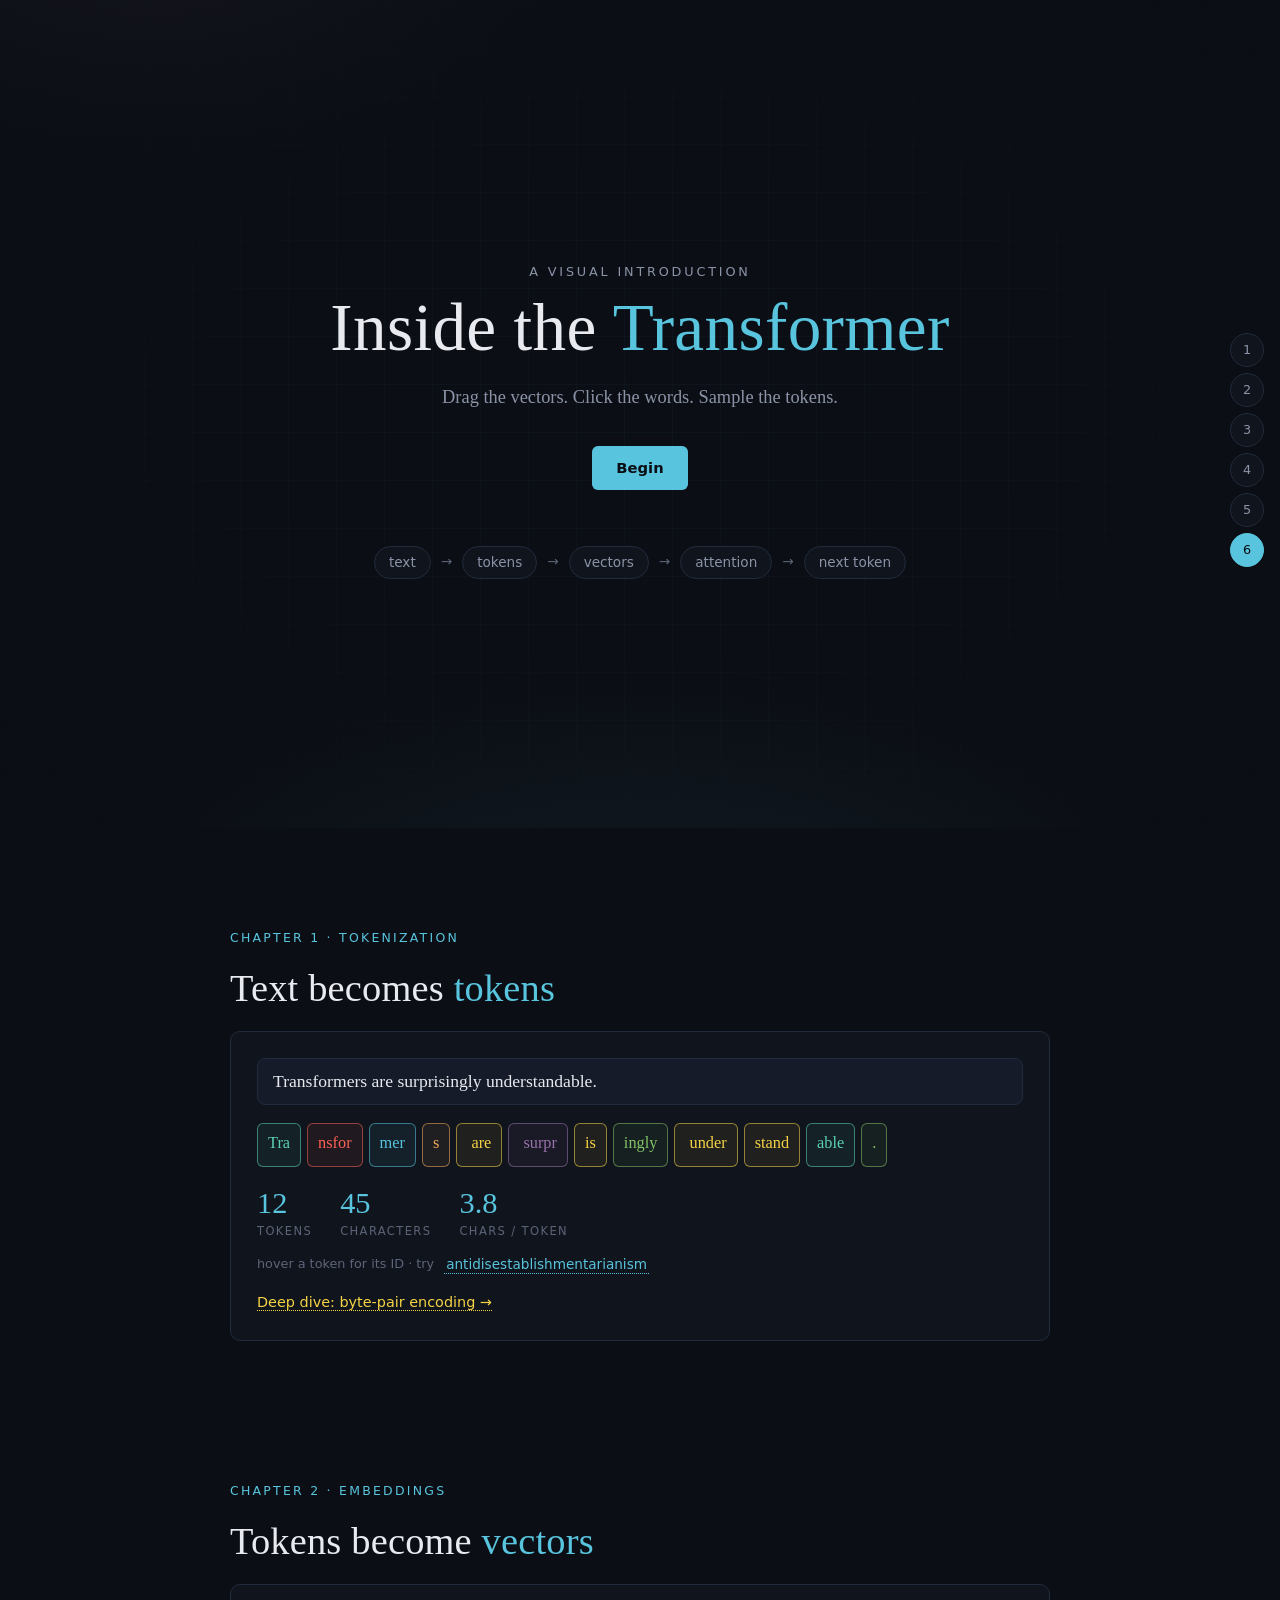
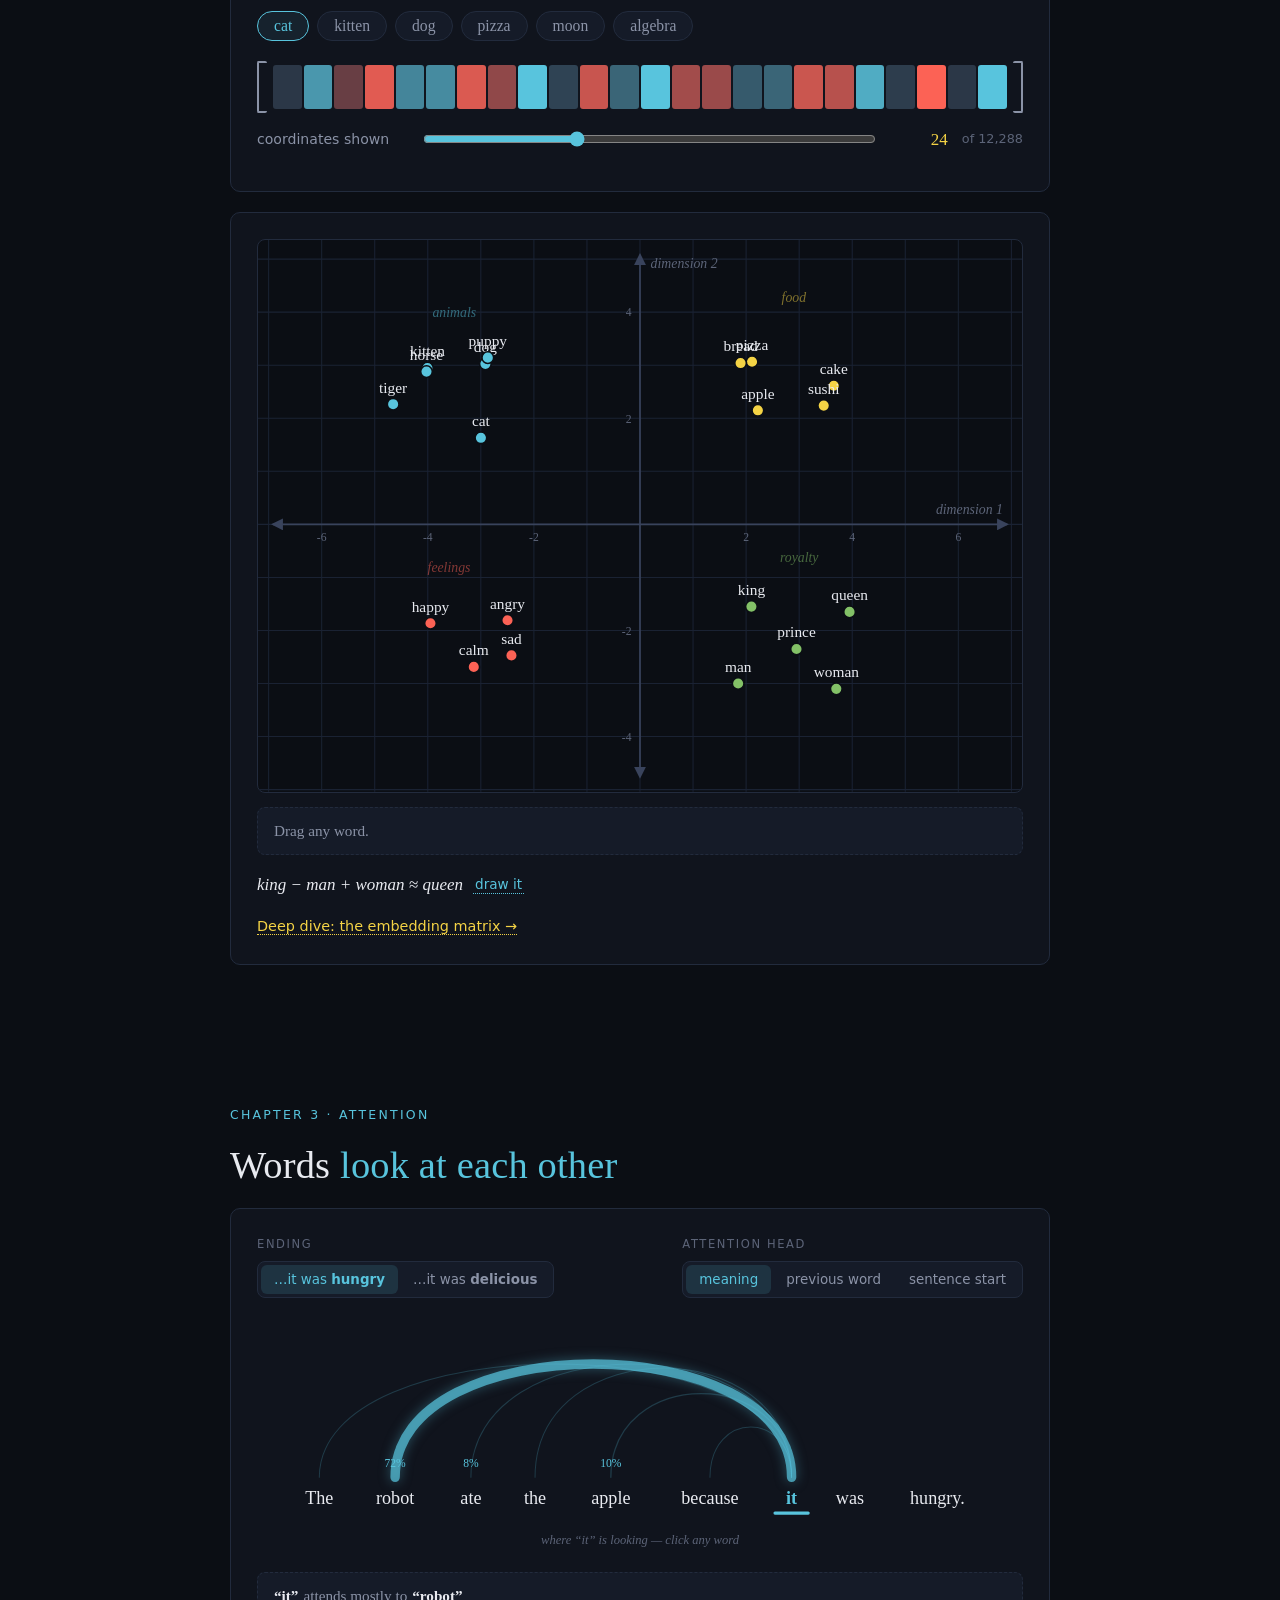
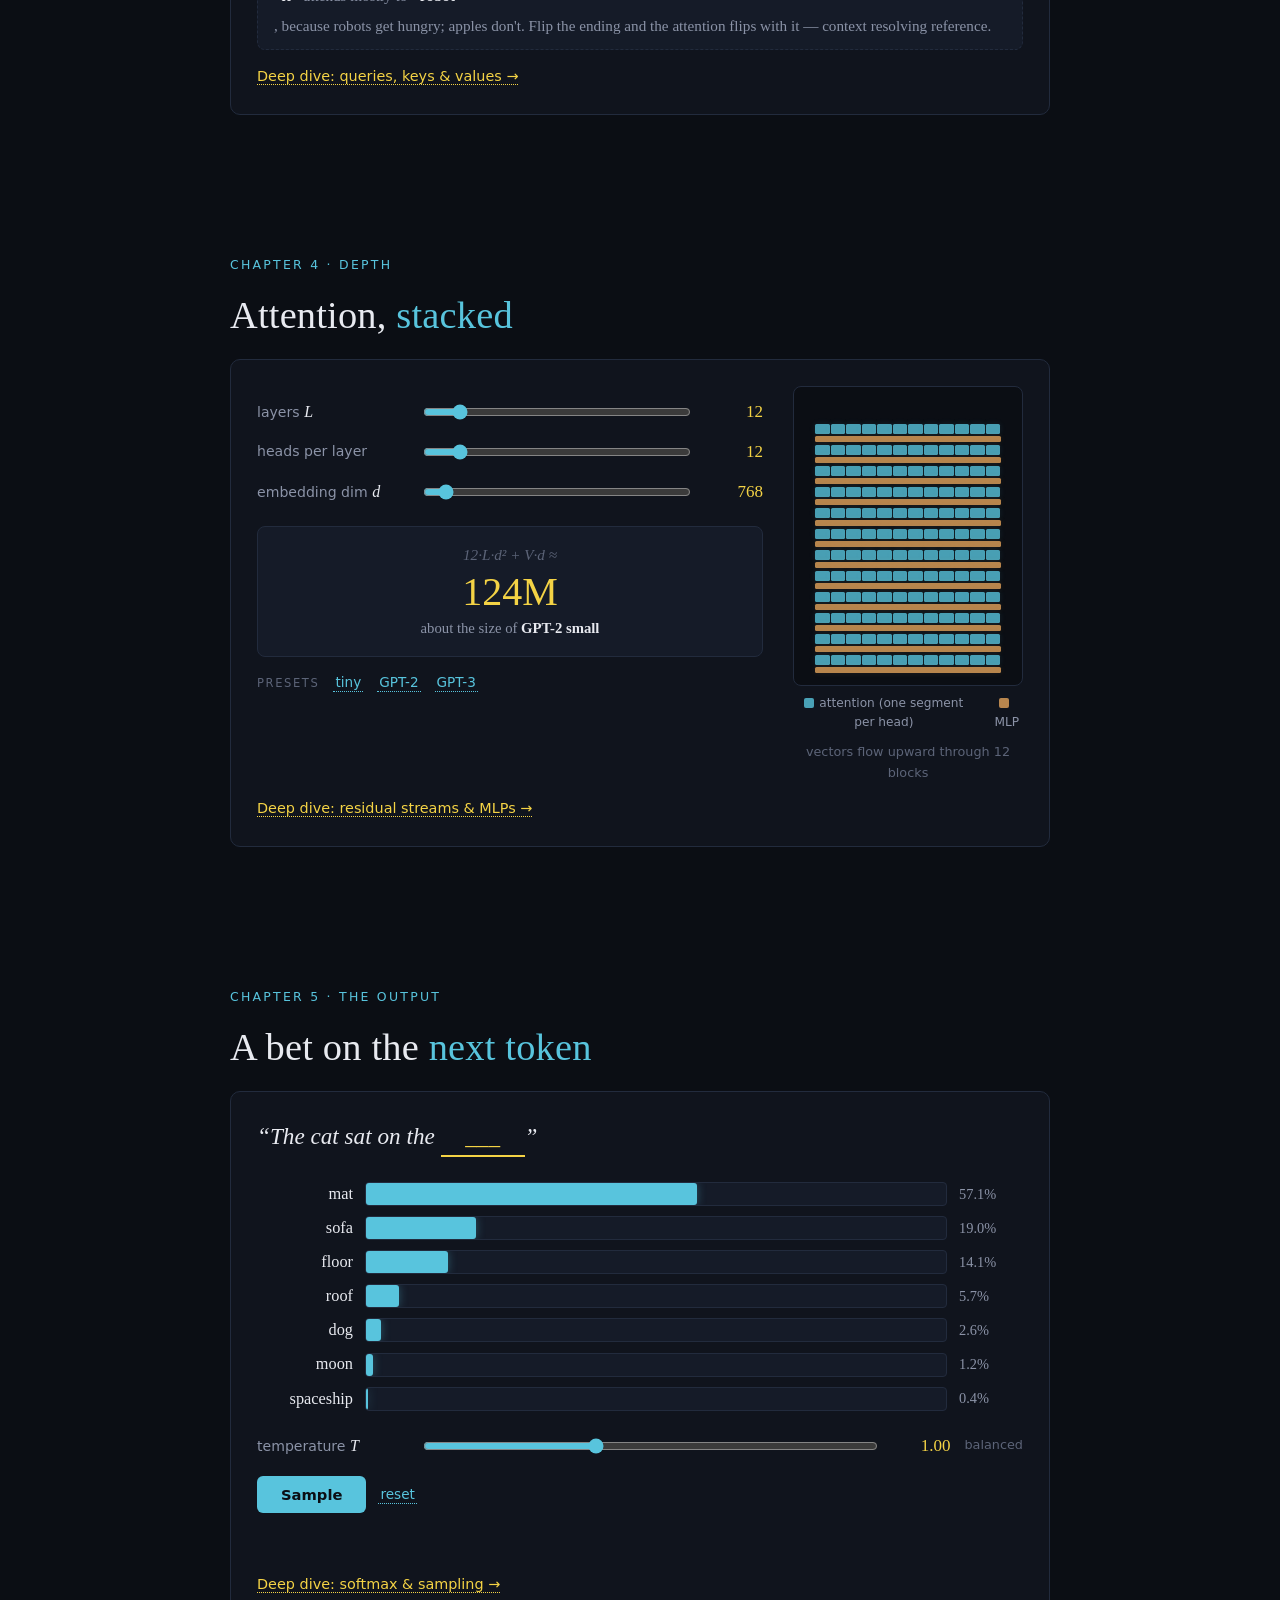
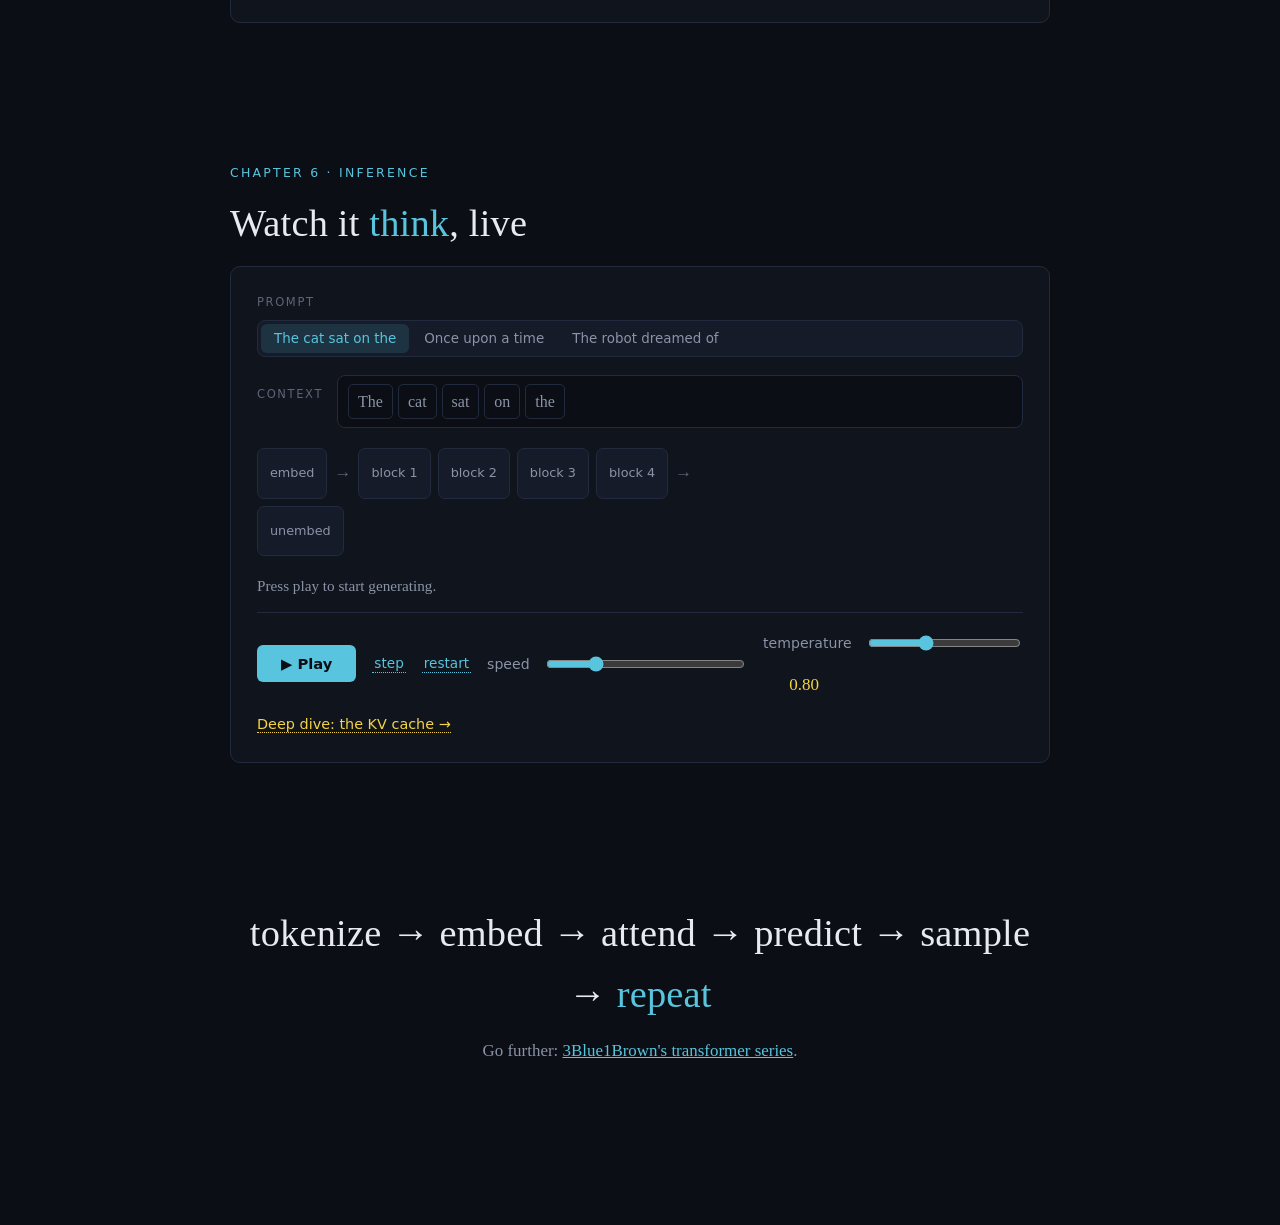
==== commit 606969e5: "Visual-first rewrite: replace prose with interactive widgets and one-line captions Co-Authored-By: C" ====
--- a/index.html
+++ b/index.html
@@ -14,11 +14,7 @@
   <div class="hero-inner">
     <p class="hero-kicker">A visual introduction</p>
     <h1>Inside the <span class="acc-blue">Transformer</span></h1>
-    <p class="hero-sub">
-      The architecture behind GPT and Claude, taken apart one idea at a time.
-      Every figure below is interactive — drag the vectors, click the words,
-      sample the tokens.
-    </p>
+    <p class="hero-sub">Drag the vectors. Click the words. Sample the tokens.</p>
     <a class="btn-primary" href="#step-1">Begin</a>
     <div class="hero-flow" aria-hidden="true">
       <span>text</span><span class="arr">→</span>
@@ -46,16 +42,9 @@
   <div class="ch-head">
     <span class="ch-num">Chapter 1 · Tokenization</span>
     <h2>Text becomes <span class="acc-blue">tokens</span></h2>
-    <p class="lede">
-      A language model never sees letters. Input text is first broken into
-      <em>tokens</em> — whole common words, or fragments of rarer ones — and each
-      token is replaced by an integer ID. From here on, the model works only
-      with those numbers.
-    </p>
-  </div>
-
-  <div class="panel">
-    <label class="field-label" for="tok-input">Input text</label>
+  </div>
+
+  <div class="panel">
     <input id="tok-input" type="text" autocomplete="off" spellcheck="false"
            value="Transformers are surprisingly understandable." />
     <div class="token-strip" id="token-strip" aria-live="polite"></div>
@@ -64,10 +53,11 @@
       <div class="stat"><span class="stat-value" id="char-count">0</span><span class="stat-label">characters</span></div>
       <div class="stat"><span class="stat-value" id="tok-ratio">0</span><span class="stat-label">chars / token</span></div>
     </div>
-    <p class="note">Hover a token to see its ID. Try a rare word —
-      <button class="link-btn" data-try="antidisestablishmentarianism">antidisestablishmentarianism</button> —
-      and watch it shatter into pieces, while common words stay whole.</p>
-    <p class="deeper"><a href="chapters/tokenization.html">Go deeper: byte-pair encoding, run live →</a></p>
+    <div class="toggle-row" style="margin-top:14px">
+      <span class="dim-note">hover a token for its ID · try</span>
+      <button class="link-btn" data-try="antidisestablishmentarianism">antidisestablishmentarianism</button>
+    </div>
+    <p class="deeper"><a href="chapters/tokenization.html">Deep dive: byte-pair encoding →</a></p>
   </div>
 </section>
 
@@ -76,17 +66,9 @@
   <div class="ch-head">
     <span class="ch-num">Chapter 2 · Embeddings</span>
     <h2>Tokens become <span class="acc-blue">vectors</span></h2>
-    <p class="lede">
-      Each token ID indexes into a learned table and comes back as a long column
-      of numbers — a vector in a high-dimensional space. GPT-3's vectors have
-      12,288 coordinates. Crucially, the geometry is meaningful: tokens with
-      similar meanings point in similar directions.
-    </p>
-  </div>
-
-  <div class="panel">
-    <h3 class="panel-title">One token, as a vector</h3>
-    <p class="panel-sub">Select a word. Each cell is one coordinate — blue negative, red positive. Words from the same family (cat, kitten) get visibly similar patterns.</p>
+  </div>
+
+  <div class="panel">
     <div class="word-picker" id="embed-word-picker"></div>
     <div class="vector-figure">
       <span class="bracket" aria-hidden="true"></span>
@@ -102,21 +84,15 @@
   </div>
 
   <div class="panel">
-    <h3 class="panel-title">A two-dimensional slice of embedding space</h3>
-    <p class="panel-sub">
-      A projection of the space onto two of its directions. Every word is a
-      vector from the origin. <strong>Drag any point</strong> — the readout shows its
-      coordinates and its nearest neighbors by cosine similarity. Meaning
-      clusters emerge on their own.
-    </p>
     <div class="plane-wrap">
       <svg id="embed-map" viewBox="0 0 720 520" role="img" aria-label="Coordinate plane showing word embedding vectors"></svg>
     </div>
-    <div class="readout" id="neighbor-readout">Select or drag a word to inspect its vector.</div>
-    <p class="note">Directions in this space carry meaning. The classic example:
-      <span class="math">king − man + woman ≈ queen</span>.
-      <button class="link-btn" id="analogy-btn">Draw it</button></p>
-    <p class="deeper"><a href="chapters/embeddings.html">Go deeper: the embedding matrix &amp; positional encoding →</a></p>
+    <div class="readout" id="neighbor-readout">Drag any word.</div>
+    <div class="toggle-row">
+      <span class="math">king − man + woman ≈ queen</span>
+      <button class="link-btn" id="analogy-btn">draw it</button>
+    </div>
+    <p class="deeper"><a href="chapters/embeddings.html">Deep dive: the embedding matrix →</a></p>
   </div>
 </section>
 
@@ -124,13 +100,7 @@
 <section class="chapter" id="step-3">
   <div class="ch-head">
     <span class="ch-num">Chapter 3 · Attention</span>
-    <h2>Vectors <span class="acc-blue">talk to each other</span></h2>
-    <p class="lede">
-      So far every word is processed in isolation. Attention is the mechanism
-      that lets each position look back at the others and pull in context —
-      it's how an ambiguous word like <em>it</em> resolves what it refers to.
-      Click any word below to see where its attention flows.
-    </p>
+    <h2>Words <span class="acc-blue">look at each other</span></h2>
   </div>
 
   <div class="panel">
@@ -138,8 +108,8 @@
       <div class="control-group">
         <span class="control-label">ending</span>
         <div class="seg" id="attn-variant">
-          <button class="seg-btn active" data-variant="hungry">…because it was <b>hungry</b></button>
-          <button class="seg-btn" data-variant="delicious">…because it was <b>delicious</b></button>
+          <button class="seg-btn active" data-variant="hungry">…it was <b>hungry</b></button>
+          <button class="seg-btn" data-variant="delicious">…it was <b>delicious</b></button>
         </div>
       </div>
       <div class="control-group">
@@ -155,11 +125,7 @@
       <svg id="attn-svg" viewBox="0 0 760 250" role="img" aria-label="Attention connections between words"></svg>
     </div>
     <p class="readout" id="attn-story"></p>
-    <p class="note">Click <em>it</em>, then flip the ending between <em>hungry</em> and
-      <em>delicious</em>. The attention jumps from <em>robot</em> to <em>apple</em> —
-      context resolving reference. A real model runs dozens of heads like these
-      in parallel, at every layer.</p>
-    <p class="deeper"><a href="chapters/attention.html">Go deeper: queries, keys &amp; values — the actual matrices →</a></p>
+    <p class="deeper"><a href="chapters/attention.html">Deep dive: queries, keys &amp; values →</a></p>
   </div>
 </section>
 
@@ -168,12 +134,6 @@
   <div class="ch-head">
     <span class="ch-num">Chapter 4 · Depth</span>
     <h2>Attention, <span class="acc-blue">stacked</span></h2>
-    <p class="lede">
-      One round of attention plus a small feed-forward network makes a
-      <em>block</em>. Real models stack many blocks, and the vectors are refined
-      a little more at each one. Set the dials and watch the parameter count —
-      the number of learned weights — respond.
-    </p>
   </div>
 
   <div class="panel">
@@ -215,7 +175,7 @@
         <div class="tower-caption">vectors flow upward through <span id="tower-count">12</span> blocks</div>
       </div>
     </div>
-    <p class="deeper"><a href="chapters/depth.html">Go deeper: residual streams &amp; what's inside an MLP →</a></p>
+    <p class="deeper"><a href="chapters/depth.html">Deep dive: residual streams &amp; MLPs →</a></p>
   </div>
 </section>
 
@@ -224,12 +184,6 @@
   <div class="ch-head">
     <span class="ch-num">Chapter 5 · The output</span>
     <h2>A bet on the <span class="acc-blue">next token</span></h2>
-    <p class="lede">
-      All of that machinery exists to produce one thing: a probability for
-      every token in the vocabulary. The <em>temperature</em> parameter reshapes
-      that distribution before a token is drawn — low is conservative, high is
-      adventurous.
-    </p>
   </div>
 
   <div class="panel">
@@ -248,11 +202,7 @@
       <button class="link-btn" id="reset-samples">reset</button>
     </div>
     <div class="sample-log" id="sample-log"></div>
-    <p class="note">Drag <span class="math">T</span> low and sample repeatedly — it's
-      <em>mat</em> almost every time. Drag it high and the tail of the
-      distribution comes alive. This one dial is the difference between a
-      careful assistant and a creative one.</p>
-    <p class="deeper"><a href="chapters/output.html">Go deeper: the softmax function &amp; sampling strategies →</a></p>
+    <p class="deeper"><a href="chapters/output.html">Deep dive: softmax &amp; sampling →</a></p>
   </div>
 </section>
 
@@ -261,11 +211,6 @@
   <div class="ch-head">
     <span class="ch-num">Chapter 6 · Inference</span>
     <h2>Watch it <span class="acc-blue">think</span>, live</h2>
-    <p class="lede">
-      Now the whole loop, running. The context is embedded, flows up through the
-      blocks, becomes a distribution over next tokens — one is sampled, appended
-      to the context, and everything runs again. Generation is just this loop.
-    </p>
   </div>
 
   <div class="panel">
@@ -299,7 +244,7 @@
       <div class="inf-dist" id="inf-dist"></div>
     </div>
 
-    <div class="inf-status" id="inf-status">Press play to start generating.</div>
+    <div class="inf-status" id="inf-status">Press play.</div>
 
     <div class="inf-controls">
       <button class="btn-primary" id="inf-play">▶ Play</button>
@@ -315,26 +260,16 @@
         <output id="inf-temp-out">0.80</output>
       </div>
     </div>
-    <p class="note">Every reply a chatbot has ever written is this loop —
-      predict, sample, append — repeated once per token, at a few dozen tokens
-      per second. Raise the temperature and restart to see the story change.</p>
-    <p class="deeper"><a href="chapters/inference.html">Go deeper: the KV cache, or why this loop is fast →</a></p>
+    <p class="deeper"><a href="chapters/inference.html">Deep dive: the KV cache →</a></p>
   </div>
 </section>
 
 <!-- ================= OUTRO ================= -->
 <section class="chapter outro">
   <div class="ch-head">
-    <h2>That's the whole idea</h2>
-    <p class="lede">
-      Tokenize → embed → attend → stack → predict → sample → repeat. Scale it to
-      billions of parameters and most of the internet, and this loop writes
-      essays, code, and conversation. For the full mathematical story, watch
-      <a href="https://www.youtube.com/watch?v=wjZofJX0v4M" target="_blank" rel="noopener">3Blue1Brown's transformer series</a>,
-      which inspired this page.
-    </p>
-  </div>
-  <footer class="footer">All figures are simplified, but honest.</footer>
+    <h2>tokenize → embed → attend → predict → sample → <span class="acc-blue">repeat</span></h2>
+    <p class="lede">Go further: <a href="https://www.youtube.com/watch?v=wjZofJX0v4M" target="_blank" rel="noopener">3Blue1Brown's transformer series</a>.</p>
+  </div>
 </section>
 
 </main>
--- a/css/style.css
+++ b/css/style.css
@@ -567,3 +567,21 @@
 .deeper { margin: 14px 0 0; font-family: var(--sans); font-size: 0.9rem; }
 .deeper a { color: var(--yellow); text-decoration: none; border-bottom: 1px dotted var(--yellow); }
 .deeper a:hover { color: var(--ink); border-color: var(--ink); }
+
+/* concept cards & micro-captions (visual-first deep pages) */
+.cards { display: grid; grid-template-columns: repeat(auto-fit, minmax(180px, 1fr)); gap: 12px; margin: 16px 0; }
+.concept-card {
+  border: 1px solid var(--line); border-left: 3px solid var(--blue);
+  border-radius: 8px; background: var(--panel-2);
+  padding: 14px 16px;
+}
+.concept-card .cc-title { font-family: var(--serif); font-style: italic; font-size: 1.15rem; margin-bottom: 4px; }
+.concept-card .cc-body { font-family: var(--sans); font-size: 0.82rem; color: var(--muted); }
+.caption {
+  font-family: var(--sans); font-size: 0.85rem; color: var(--muted);
+  margin: 6px 0 14px;
+}
+.caption .math, .caption b { color: var(--ink); }
+.big-stat { font-size: 2.2rem; color: var(--yellow); font-variant-numeric: tabular-nums; line-height: 1.2; }
+.memory-bar { display: flex; height: 30px; border-radius: 6px; overflow: hidden; border: 1px solid var(--line); background: var(--panel-2); margin: 12px 0 6px; }
+.memory-fill { background: linear-gradient(90deg, rgba(88,196,221,.7), rgba(252,98,85,.8)); transition: width .2s; }
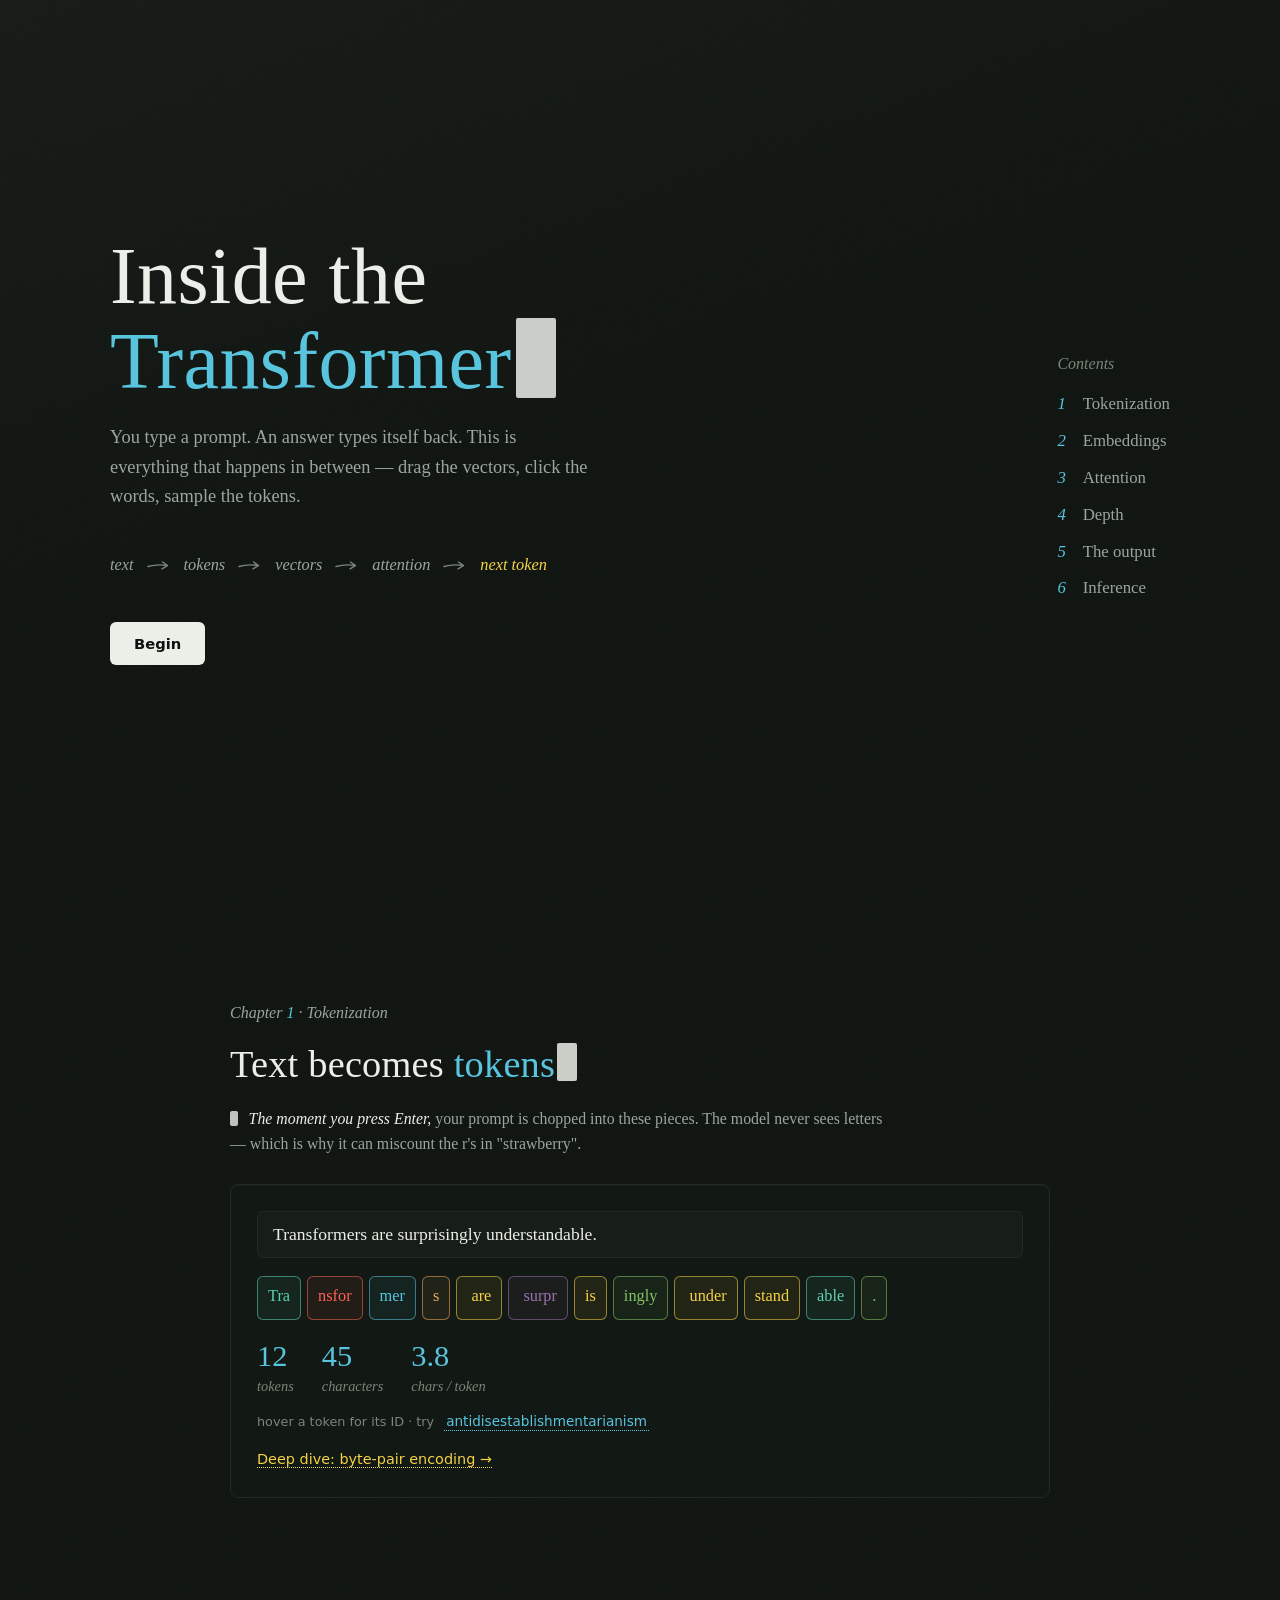
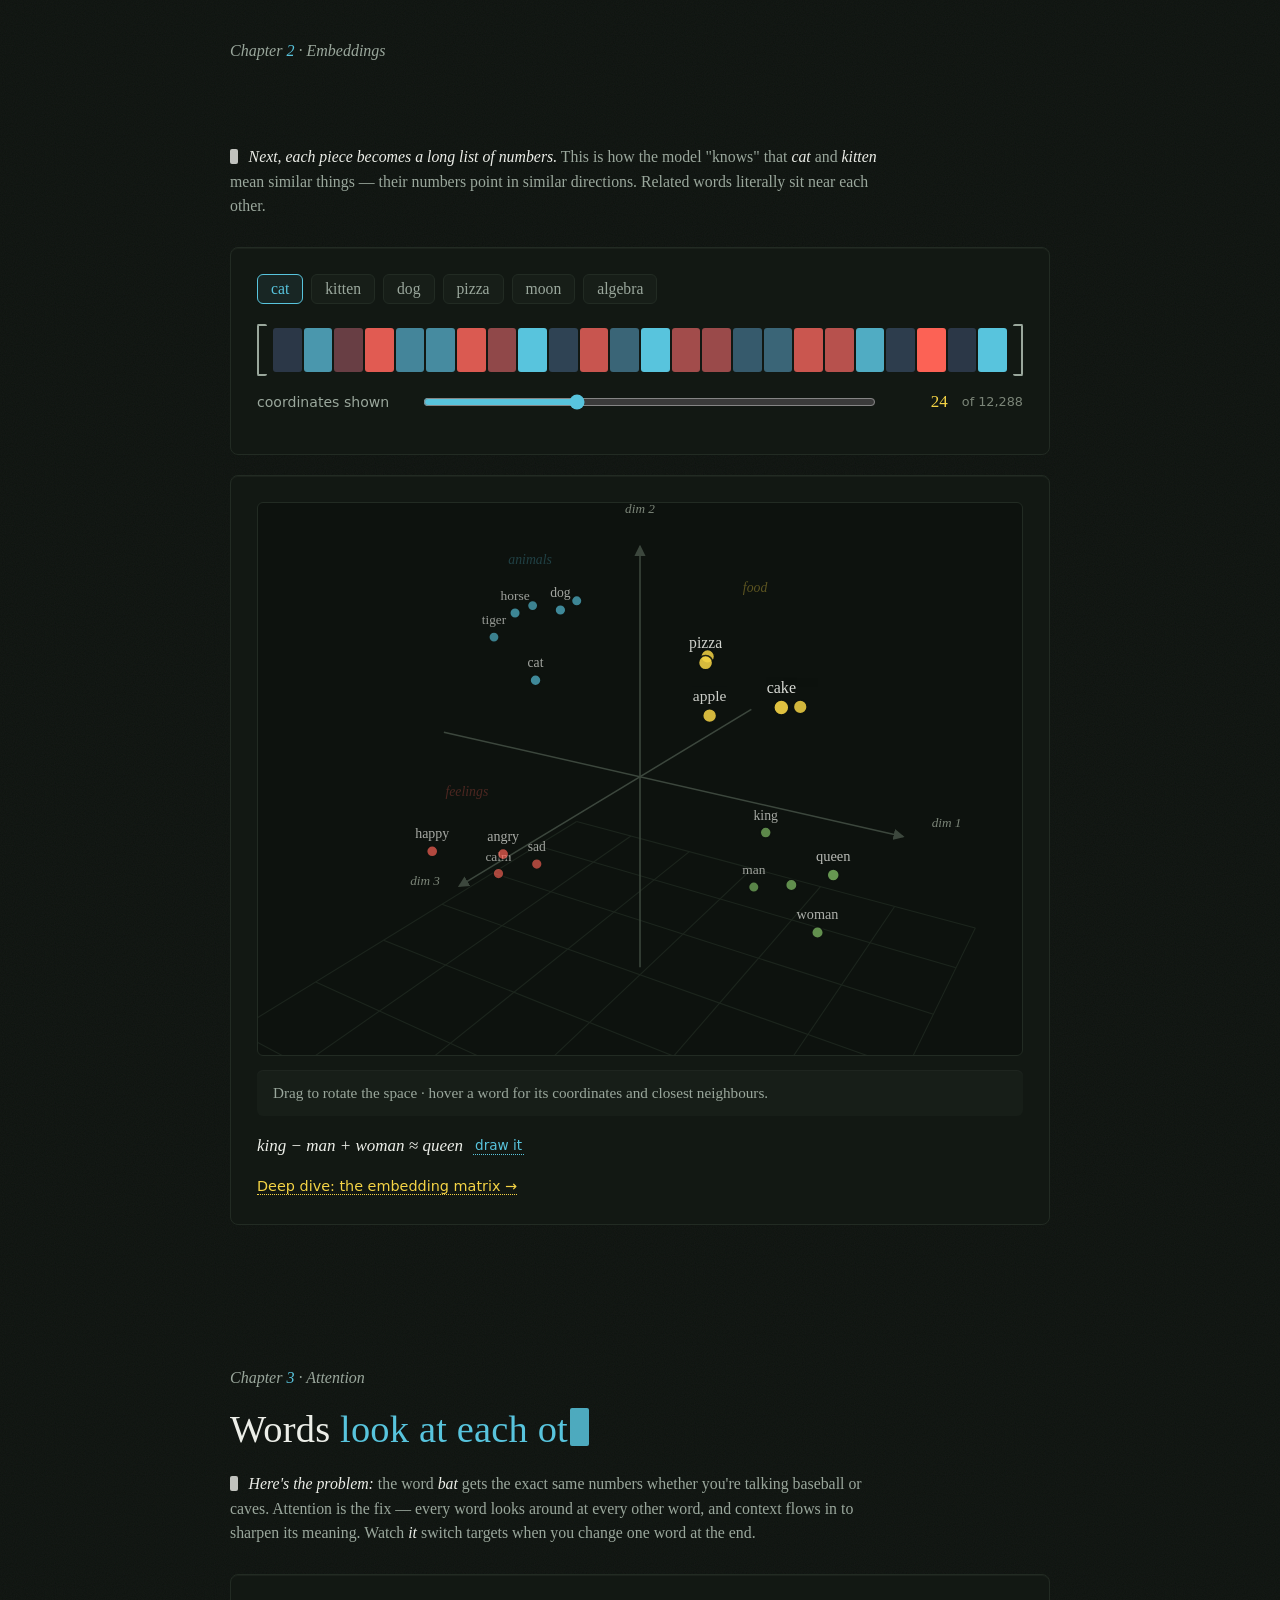
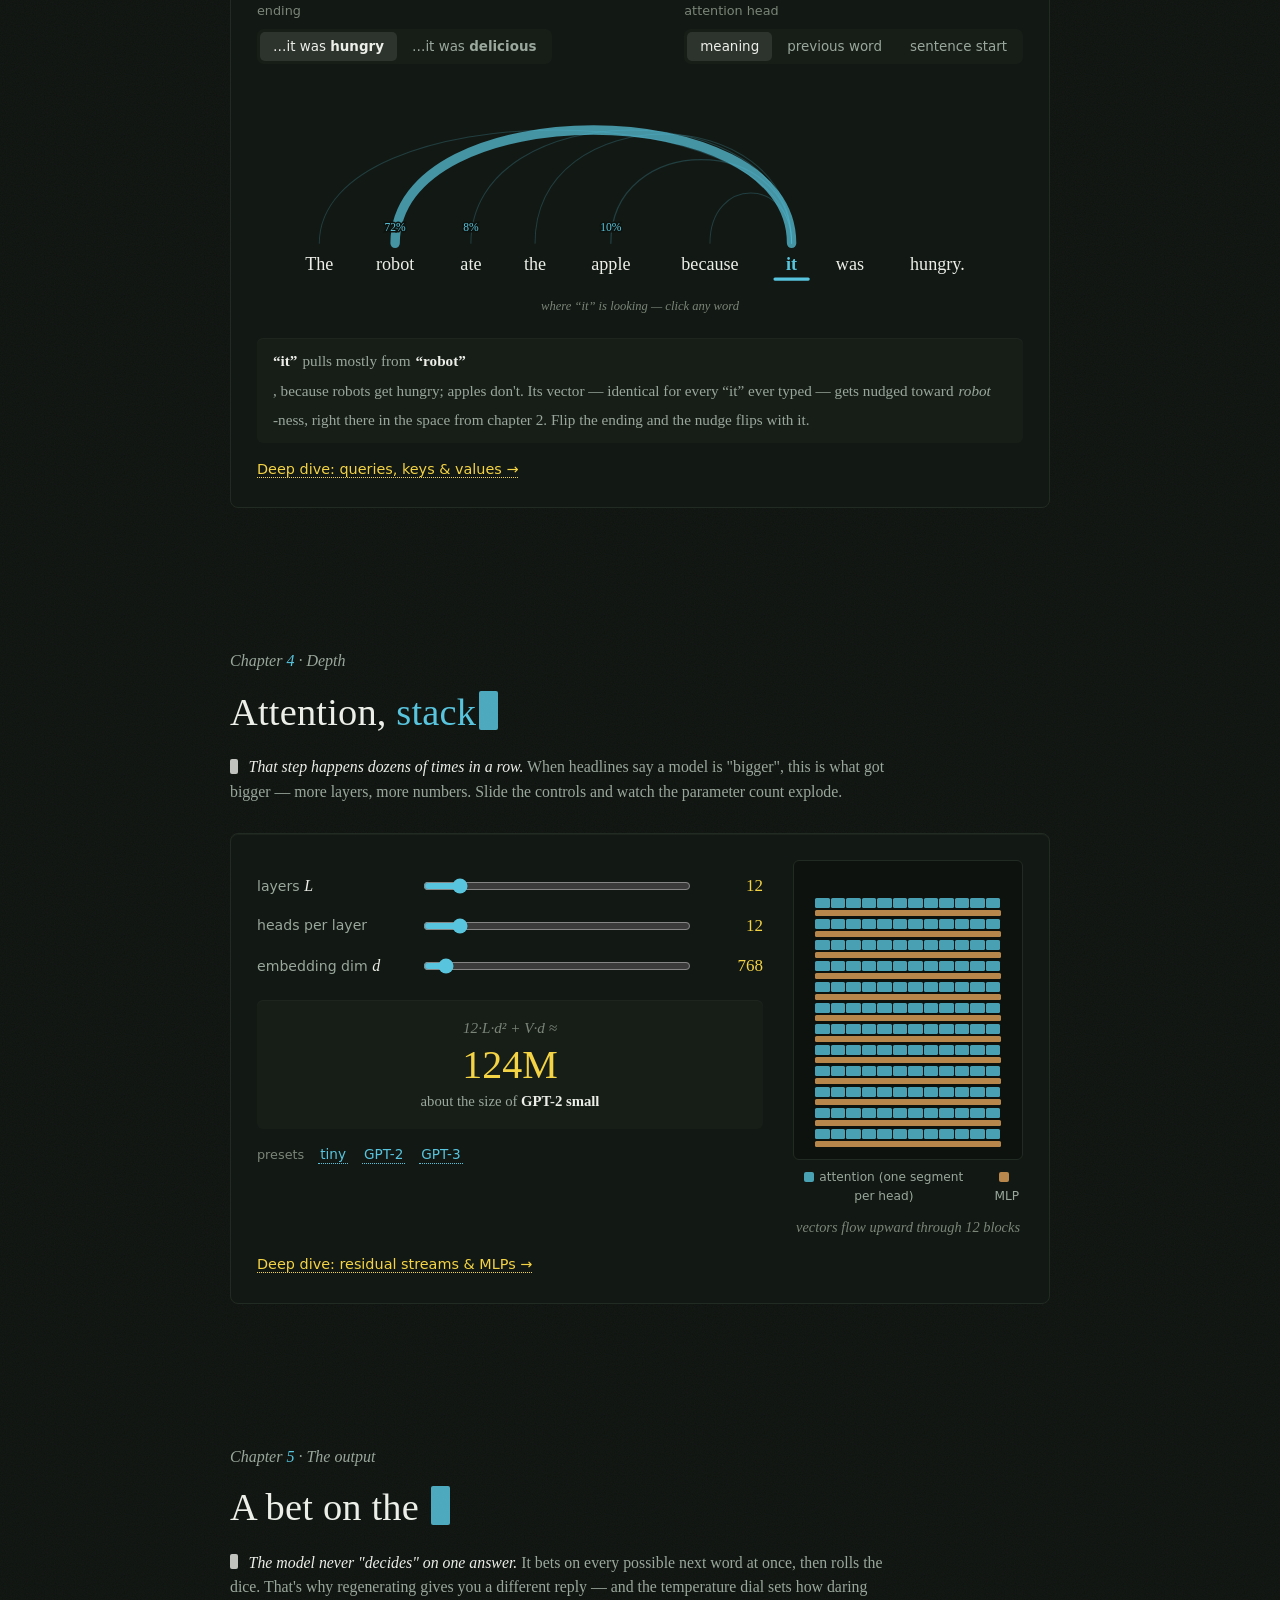
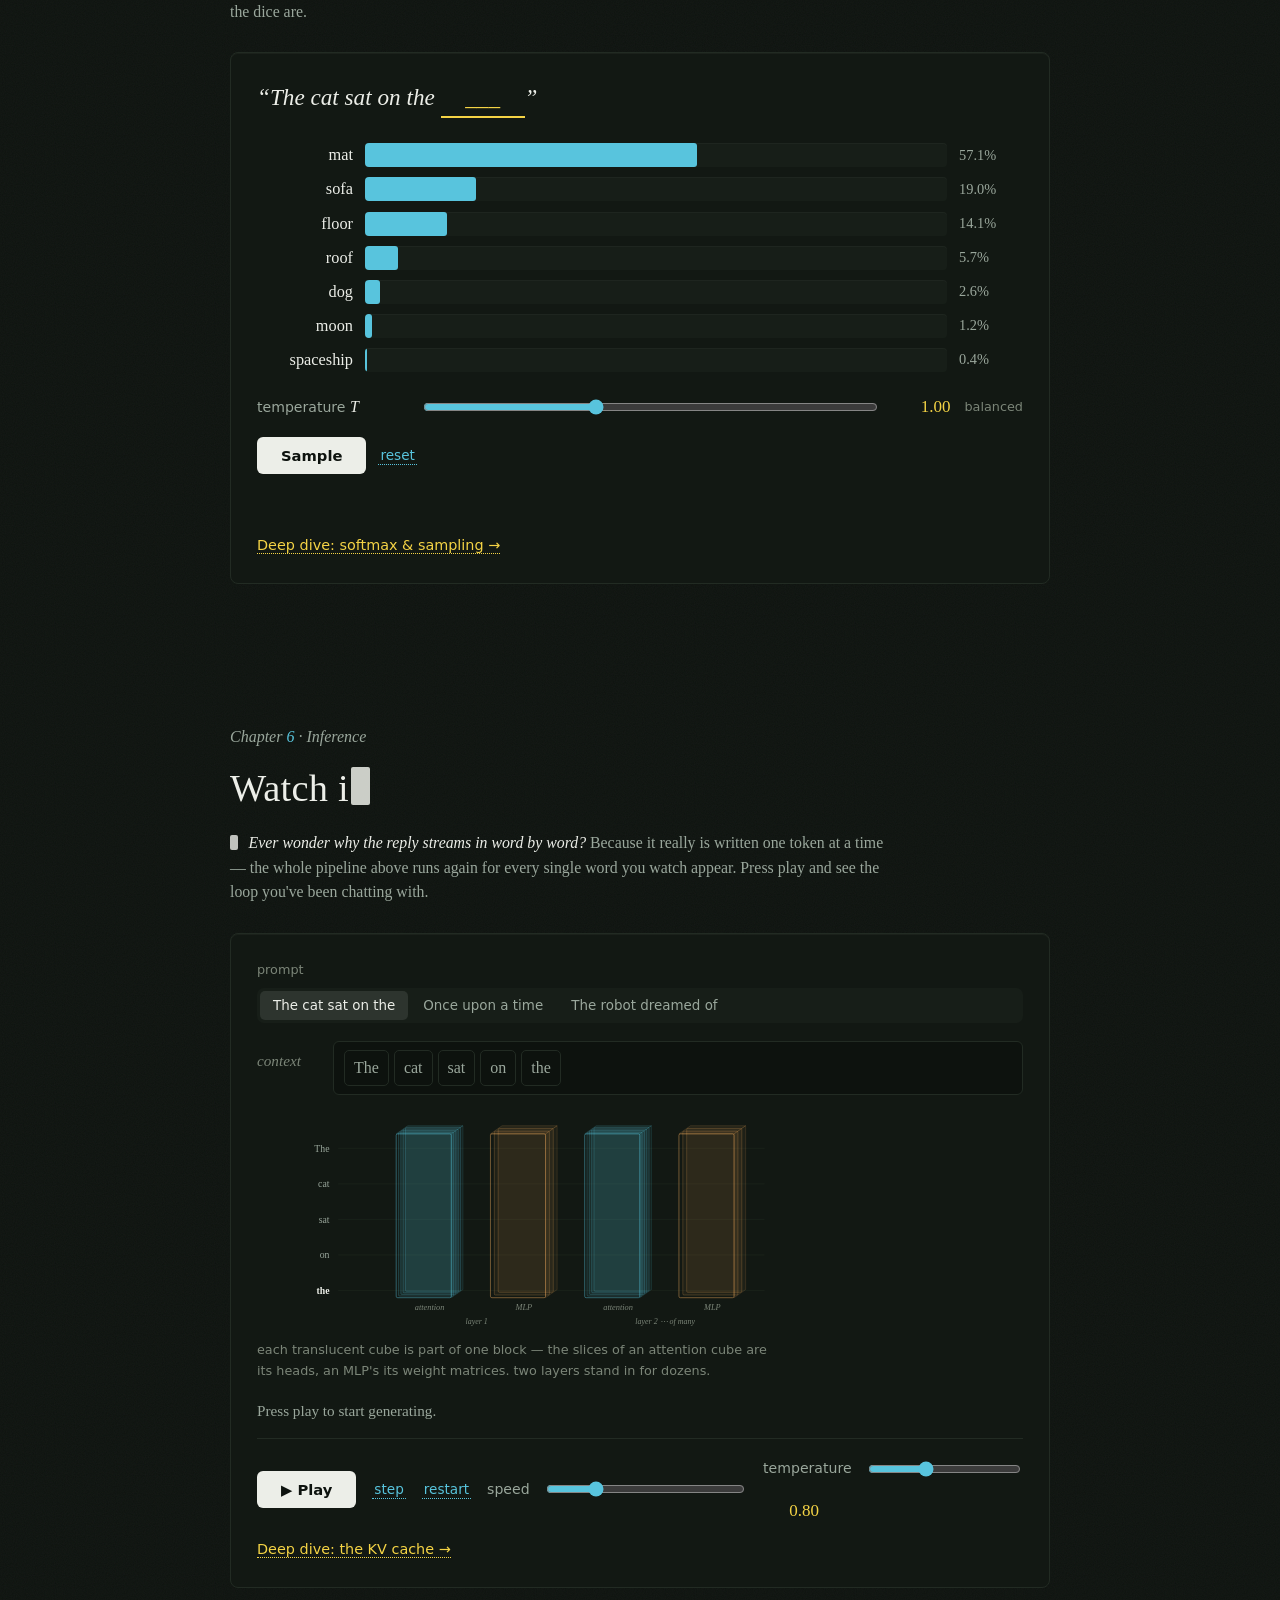
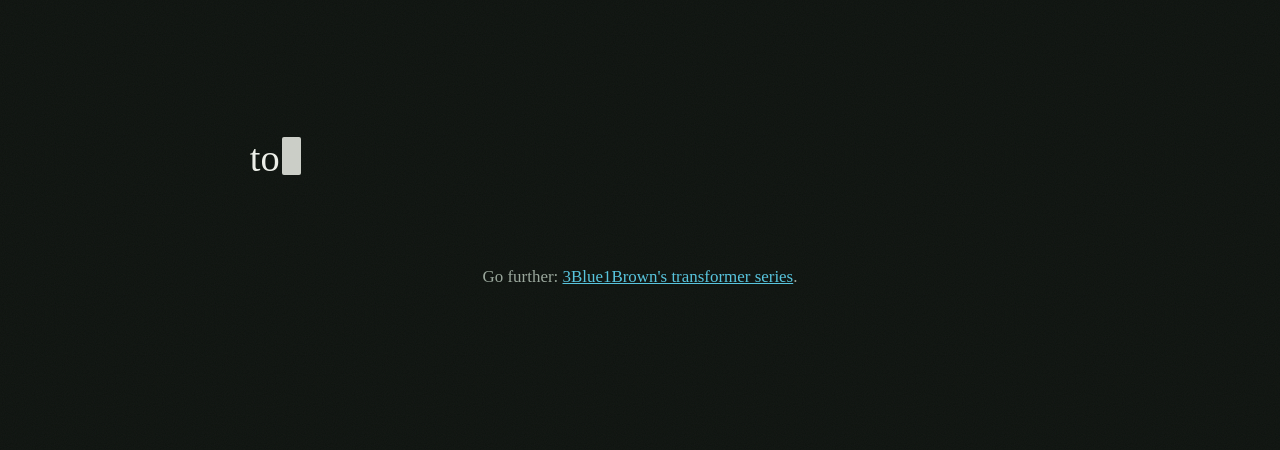
==== commit 026fd65c: "Chalkboard redesign, 3D embedding space, beginner tags, richer attention & inference visuals - Full " ====
--- a/index.html
+++ b/index.html
@@ -11,18 +11,34 @@
 
 <!-- ================= HERO ================= -->
 <header class="hero">
-  <div class="hero-inner">
-    <p class="hero-kicker">A visual introduction</p>
-    <h1>Inside the <span class="acc-blue">Transformer</span></h1>
-    <p class="hero-sub">Drag the vectors. Click the words. Sample the tokens.</p>
-    <a class="btn-primary" href="#step-1">Begin</a>
-    <div class="hero-flow" aria-hidden="true">
-      <span>text</span><span class="arr">→</span>
-      <span>tokens</span><span class="arr">→</span>
-      <span>vectors</span><span class="arr">→</span>
-      <span>attention</span><span class="arr">→</span>
-      <span>next&nbsp;token</span>
-    </div>
+  <div class="hero-board">
+    <div class="hero-title">
+      <h1>Inside the<br><span class="acc-blue">Transformer</span></h1>
+      <p class="hero-sub">You type a prompt. An answer types itself back. This is everything that happens in between — drag the vectors, click the words, sample the tokens.</p>
+      <div class="hero-flow" aria-hidden="true">
+        <span class="stage">text</span>
+        <span class="flow-arr"><svg width="26" height="12" viewBox="0 0 26 12" fill="none" stroke="currentColor" stroke-width="1.4" stroke-linecap="round" stroke-linejoin="round"><path d="M2 7.5 C 9 5.5, 15 5.5, 21 6.5 M16.5 3 L21.5 6.6 L16 9.8"/></svg></span>
+        <span class="stage">tokens</span>
+        <span class="flow-arr"><svg width="26" height="12" viewBox="0 0 26 12" fill="none" stroke="currentColor" stroke-width="1.4" stroke-linecap="round" stroke-linejoin="round"><path d="M2 7.5 C 9 5.5, 15 5.5, 21 6.5 M16.5 3 L21.5 6.6 L16 9.8"/></svg></span>
+        <span class="stage">vectors</span>
+        <span class="flow-arr"><svg width="26" height="12" viewBox="0 0 26 12" fill="none" stroke="currentColor" stroke-width="1.4" stroke-linecap="round" stroke-linejoin="round"><path d="M2 7.5 C 9 5.5, 15 5.5, 21 6.5 M16.5 3 L21.5 6.6 L16 9.8"/></svg></span>
+        <span class="stage">attention</span>
+        <span class="flow-arr"><svg width="26" height="12" viewBox="0 0 26 12" fill="none" stroke="currentColor" stroke-width="1.4" stroke-linecap="round" stroke-linejoin="round"><path d="M2 7.5 C 9 5.5, 15 5.5, 21 6.5 M16.5 3 L21.5 6.6 L16 9.8"/></svg></span>
+        <span class="stage payoff">next&nbsp;token</span>
+      </div>
+      <a class="btn-primary" href="#step-1">Begin</a>
+    </div>
+    <nav class="hero-toc" aria-label="Contents">
+      <p class="hero-toc-title">Contents</p>
+      <ol>
+      <li><a href="#step-1"><i>1</i>Tokenization</a></li>
+      <li><a href="#step-2"><i>2</i>Embeddings</a></li>
+      <li><a href="#step-3"><i>3</i>Attention</a></li>
+      <li><a href="#step-4"><i>4</i>Depth</a></li>
+      <li><a href="#step-5"><i>5</i>The output</a></li>
+      <li><a href="#step-6"><i>6</i>Inference</a></li>
+      </ol>
+    </nav>
   </div>
 </header>
 
@@ -40,9 +56,10 @@
 <!-- ================= CH 1 : TOKENS ================= -->
 <section class="chapter" id="step-1">
   <div class="ch-head">
-    <span class="ch-num">Chapter 1 · Tokenization</span>
+    <span class="ch-num">Chapter <span class="n">1</span> · Tokenization</span>
     <h2>Text becomes <span class="acc-blue">tokens</span></h2>
   </div>
+  <p class="chat-tag"><b>The moment you press Enter,</b> your prompt is chopped into these pieces. The model never sees letters — which is why it can miscount the r's in "strawberry".</p>
 
   <div class="panel">
     <input id="tok-input" type="text" autocomplete="off" spellcheck="false"
@@ -64,9 +81,10 @@
 <!-- ================= CH 2 : EMBEDDINGS ================= -->
 <section class="chapter" id="step-2">
   <div class="ch-head">
-    <span class="ch-num">Chapter 2 · Embeddings</span>
+    <span class="ch-num">Chapter <span class="n">2</span> · Embeddings</span>
     <h2>Tokens become <span class="acc-blue">vectors</span></h2>
   </div>
+  <p class="chat-tag"><b>Next, each piece becomes a long list of numbers.</b> This is how the model "knows" that <i>cat</i> and <i>kitten</i> mean similar things — their numbers point in similar directions. Related words literally sit near each other.</p>
 
   <div class="panel">
     <div class="word-picker" id="embed-word-picker"></div>
@@ -85,9 +103,9 @@
 
   <div class="panel">
     <div class="plane-wrap">
-      <svg id="embed-map" viewBox="0 0 720 520" role="img" aria-label="Coordinate plane showing word embedding vectors"></svg>
-    </div>
-    <div class="readout" id="neighbor-readout">Drag any word.</div>
+      <svg id="embed-map" viewBox="0 0 720 520" role="img" aria-label="Rotatable three-dimensional space showing word embedding vectors"></svg>
+    </div>
+    <div class="readout" id="neighbor-readout">Drag to rotate the space · hover a word for its coordinates and closest neighbours.</div>
     <div class="toggle-row">
       <span class="math">king − man + woman ≈ queen</span>
       <button class="link-btn" id="analogy-btn">draw it</button>
@@ -99,9 +117,10 @@
 <!-- ================= CH 3 : ATTENTION ================= -->
 <section class="chapter" id="step-3">
   <div class="ch-head">
-    <span class="ch-num">Chapter 3 · Attention</span>
+    <span class="ch-num">Chapter <span class="n">3</span> · Attention</span>
     <h2>Words <span class="acc-blue">look at each other</span></h2>
   </div>
+  <p class="chat-tag"><b>Here's the problem:</b> the word <i>bat</i> gets the exact same numbers whether you're talking baseball or caves. Attention is the fix — every word looks around at every other word, and context flows in to sharpen its meaning. Watch <i>it</i> switch targets when you change one word at the end.</p>
 
   <div class="panel">
     <div class="attn-controls">
@@ -132,9 +151,10 @@
 <!-- ================= CH 4 : THE STACK ================= -->
 <section class="chapter" id="step-4">
   <div class="ch-head">
-    <span class="ch-num">Chapter 4 · Depth</span>
+    <span class="ch-num">Chapter <span class="n">4</span> · Depth</span>
     <h2>Attention, <span class="acc-blue">stacked</span></h2>
   </div>
+  <p class="chat-tag"><b>That step happens dozens of times in a row.</b> When headlines say a model is "bigger", this is what got bigger — more layers, more numbers. Slide the controls and watch the parameter count explode.</p>
 
   <div class="panel">
     <div class="builder">
@@ -182,9 +202,10 @@
 <!-- ================= CH 5 : PREDICTION ================= -->
 <section class="chapter" id="step-5">
   <div class="ch-head">
-    <span class="ch-num">Chapter 5 · The output</span>
+    <span class="ch-num">Chapter <span class="n">5</span> · The output</span>
     <h2>A bet on the <span class="acc-blue">next token</span></h2>
   </div>
+  <p class="chat-tag"><b>The model never "decides" on one answer.</b> It bets on every possible next word at once, then rolls the dice. That's why regenerating gives you a different reply — and the temperature dial sets how daring the dice are.</p>
 
   <div class="panel">
     <div class="predict-prompt math">
@@ -209,9 +230,10 @@
 <!-- ================= CH 6 : LIVE INFERENCE ================= -->
 <section class="chapter" id="step-6">
   <div class="ch-head">
-    <span class="ch-num">Chapter 6 · Inference</span>
+    <span class="ch-num">Chapter <span class="n">6</span> · Inference</span>
     <h2>Watch it <span class="acc-blue">think</span>, live</h2>
   </div>
+  <p class="chat-tag"><b>Ever wonder why the reply streams in word by word?</b> Because it really is written one token at a time — the whole pipeline above runs again for every single word you watch appear. Press play and see the loop you've been chatting with.</p>
 
   <div class="panel">
     <div class="inf-topbar">
@@ -231,15 +253,9 @@
     </div>
 
     <div class="inf-machine">
-      <div class="inf-pipeline" id="inf-pipeline">
-        <div class="pipe-node" data-node="embed"><span>embed</span></div>
-        <div class="pipe-arrow">→</div>
-        <div class="pipe-node" data-node="b0"><span>block 1</span></div>
-        <div class="pipe-node" data-node="b1"><span>block 2</span></div>
-        <div class="pipe-node" data-node="b2"><span>block 3</span></div>
-        <div class="pipe-node" data-node="b3"><span>block 4</span></div>
-        <div class="pipe-arrow">→</div>
-        <div class="pipe-node" data-node="unembed"><span>unembed</span></div>
+      <div class="inf-stage-wrap">
+        <svg id="inf-stage" viewBox="0 0 720 300" role="img" aria-label="Token vectors flowing through attention and MLP blocks"></svg>
+        <div class="dim-note">each translucent cube is part of one block — the slices of an attention cube are its heads, an MLP's its weight matrices. two layers stand in for dozens.</div>
       </div>
       <div class="inf-dist" id="inf-dist"></div>
     </div>
@@ -274,5 +290,6 @@
 
 </main>
 <script src="js/app.js"></script>
+<script src="js/typewriter.js?v=2"></script>
 </body>
 </html>
--- a/css/style.css
+++ b/css/style.css
@@ -1,17 +1,20 @@
 /* ============================================================
-   Inside the Transformer — 3blue1brown-inspired design language
-   Dark near-black blue canvas, Manim palette, serif math type.
+   Inside the Transformer — chalkboard design language
+   A math lecture: deep green-black board, chalk-white serif ink
+   (STIX Two Text, the scientific-publishing face), Manim accent
+   palette reserved for the mathematics itself. Depth comes from
+   tone and grain, never from glows or drawn outlines.
    ============================================================ */
 
 :root {
-  --bg: #0b0e14;          /* page canvas */
-  --panel: #10141d;       /* card surface */
-  --panel-2: #151b28;     /* nested surface */
-  --line: #222b3d;        /* hairlines */
-  --grid: #1a2233;        /* plot gridlines */
-  --ink: #e8eaf0;
-  --muted: #8b93a7;
-  --faint: #5c6478;
+  --bg: #0d120e;          /* the board */
+  --panel: #121813;       /* a worked example, one tone up */
+  --panel-2: #171e18;     /* nested surface */
+  --line: #222b23;        /* self-coloured edges, felt not seen */
+  --grid: #1c251d;        /* plot gridlines */
+  --ink: #eceee8;         /* chalk */
+  --muted: #9aa79c;
+  --faint: #7b8578;
 
   /* Manim palette (validated order: blue, red, yellow, green) */
   --blue: #58c4dd;
@@ -22,16 +25,18 @@
   --purple: #9a72ac;
   --gold: #f0ac5f;
 
-  --serif: "CMU Serif", "STIX Two Text", "Times New Roman", Georgia, serif;
+  --serif: "STIX Two Text", "CMU Serif", "Times New Roman", Georgia, serif;
   --sans: system-ui, -apple-system, "Segoe UI", sans-serif;
-  --radius: 10px;
+  --radius: 8px;
 }
 
 * { box-sizing: border-box; }
 html { scroll-behavior: smooth; }
 body {
   margin: 0;
-  background: var(--bg);
+  background-color: var(--bg);
+  /* fine chalk-dust grain on the substrate — felt, not seen */
+  background-image: url("data:image/svg+xml,%3Csvg xmlns='http://www.w3.org/2000/svg' width='160' height='160'%3E%3Cfilter id='n'%3E%3CfeTurbulence type='fractalNoise' baseFrequency='0.9' numOctaves='2' stitchTiles='stitch'/%3E%3C/filter%3E%3Crect width='160' height='160' filter='url(%23n)' opacity='0.045'/%3E%3C/svg%3E");
   color: var(--ink);
   font-family: var(--serif);
   font-size: 17px;
@@ -43,74 +48,103 @@
 h1, h2, h3 { font-weight: 500; letter-spacing: 0.005em; }
 .acc-blue { color: var(--blue); }
 .math { font-family: var(--serif); font-style: italic; }
+
+/* headings stream in like an LLM response (js/typewriter.js) */
+.tw-hidden { visibility: hidden; }
+.tw-cursor {
+  display: inline-block; width: 0; height: 1em;
+  position: relative; vertical-align: -0.12em;
+}
+.tw-cursor::after {
+  content: ""; position: absolute; left: 0.06em; top: 0;
+  width: 0.5em; height: 100%; border-radius: 2px;
+  background: currentColor; opacity: 0.85;
+  animation: tw-blink 0.9s step-end infinite;
+}
+@keyframes tw-blink { 50% { opacity: 0; } }
 a { color: var(--blue); }
 
-/* ===== Hero ===== */
+/* ===== Hero — the board before the lecture starts ===== */
 .hero {
-  min-height: 92vh;
+  min-height: 100svh;
   display: grid;
-  place-items: center;
+  align-items: center;
+  padding: 60px clamp(20px, 6vw, 90px);
+  position: relative;
+  /* one directional wash of light falling across the board */
+  background: linear-gradient(160deg, rgba(236, 238, 232, 0.03), transparent 48%);
+}
+.hero-board {
+  width: 100%;
+  max-width: 1060px;
+  margin-inline: auto;
+  display: grid;
+  grid-template-columns: minmax(0, 1fr) auto;
+  gap: 40px clamp(40px, 7vw, 110px);
+  align-items: center;
+}
+.hero h1 {
+  font-size: clamp(2.8rem, 7.5vw, 5rem);
+  margin: 0 0 20px;
+  line-height: 1.04;
+}
+.hero-sub {
+  color: var(--muted);
+  font-size: 1.15rem;
+  max-width: 480px;
+  margin: 0 0 40px;
+}
+.hero-flow {
+  display: flex; flex-wrap: wrap; align-items: center; gap: 4px 12px;
+  font-size: 1.02rem; color: var(--muted);
+  margin-bottom: 44px;
+}
+.hero-flow .stage { font-style: italic; }
+.hero-flow .stage.payoff { color: var(--yellow); }
+.flow-arr { color: var(--faint); display: inline-flex; }
+.flow-arr svg { display: block; }
+
+.hero-toc { align-self: end; margin: 0 0 6vh; }
+.hero-toc-title {
+  font-style: italic; color: var(--faint);
+  margin: 0 0 14px; font-size: 1rem;
+}
+.hero-toc ol { margin: 0; padding: 0; list-style: none; }
+.hero-toc li { margin: 9px 0; }
+.hero-toc a {
+  color: var(--muted); text-decoration: none;
+  font-size: 1.05rem;
+  transition: color .15s;
+}
+.hero-toc a:hover { color: var(--ink); }
+.hero-toc i {
+  font-style: italic; color: var(--blue);
+  display: inline-block; min-width: 1.5em;
+  font-variant-numeric: tabular-nums;
+}
+@media (max-width: 860px) {
+  .hero { min-height: auto; padding-top: 90px; }
+  .hero-board { grid-template-columns: 1fr; }
+  .hero-toc { align-self: start; margin-bottom: 0; }
+}
+
+/* ===== Chapter nav — chalk numerals in the margin ===== */
+.stepnav {
+  position: fixed; right: 22px; top: 50%; transform: translateY(-50%);
+  display: flex; flex-direction: column; gap: 10px; z-index: 50;
   text-align: center;
-  padding: 60px 20px;
-  position: relative;
-  background:
-    radial-gradient(70vw 50vh at 50% 115%, rgba(88, 196, 221, 0.07), transparent 65%),
-    radial-gradient(50vw 40vh at 12% -10%, rgba(154, 114, 172, 0.06), transparent 70%);
-}
-.hero::before {
-  content: "";
-  position: absolute; inset: 0;
-  background-image:
-    linear-gradient(rgba(88,196,221,0.045) 1px, transparent 1px),
-    linear-gradient(90deg, rgba(88,196,221,0.045) 1px, transparent 1px);
-  background-size: 48px 48px;
-  mask-image: radial-gradient(70% 70% at 50% 50%, black, transparent);
-  pointer-events: none;
-}
-.hero-inner { max-width: 720px; position: relative; }
-.hero-kicker {
-  font-family: var(--sans);
-  font-size: 0.8rem; letter-spacing: 0.22em; text-transform: uppercase;
-  color: var(--muted); margin-bottom: 10px;
-}
-.hero h1 {
-  font-size: clamp(2.6rem, 7vw, 4.2rem);
-  margin: 0 0 18px;
-  line-height: 1.08;
-}
-.hero-sub {
-  color: var(--muted);
-  font-size: 1.15rem;
-  max-width: 560px;
-  margin: 0 auto 34px;
-}
-.hero-flow {
-  margin-top: 56px;
-  display: flex; flex-wrap: wrap; justify-content: center; gap: 10px;
-  font-family: var(--sans); font-size: 0.85rem; color: var(--muted);
-}
-.hero-flow span:not(.arr) {
-  border: 1px solid var(--line); border-radius: 999px;
-  padding: 5px 14px; background: var(--panel);
-}
-.hero-flow .arr { color: var(--faint); padding: 5px 0; }
-
-/* ===== Chapter nav ===== */
-.stepnav {
-  position: fixed; right: 16px; top: 50%; transform: translateY(-50%);
-  display: flex; flex-direction: column; gap: 6px; z-index: 50;
-}
+  opacity: 0; pointer-events: none;
+  transition: opacity .3s;
+}
+.stepnav.shown { opacity: 1; pointer-events: auto; }
 .stepnav a {
-  width: 34px; height: 34px; display: grid; place-items: center;
-  font-family: var(--sans); font-size: 0.8rem;
-  color: var(--muted); text-decoration: none;
-  border: 1px solid var(--line); border-radius: 50%;
-  background: var(--panel);
-  transition: all .15s;
-}
-.stepnav a:hover, .stepnav a.active {
-  color: var(--bg); background: var(--blue); border-color: var(--blue);
-}
+  font-family: var(--serif); font-style: italic; font-size: 0.95rem;
+  color: var(--faint); text-decoration: none;
+  width: 28px; line-height: 28px;
+  transition: color .15s;
+}
+.stepnav a:hover { color: var(--ink); }
+.stepnav a.active { color: var(--yellow); }
 @media (max-width: 860px) { .stepnav { display: none; } }
 
 /* ===== Chapters & panels ===== */
@@ -118,19 +152,46 @@
 .chapter { padding: 100px 0 20px; }
 .ch-num {
   display: block;
-  font-family: var(--sans);
-  font-size: 0.78rem; letter-spacing: 0.18em; text-transform: uppercase;
-  color: var(--blue);
-  margin-bottom: 10px;
-}
+  font-family: var(--serif); font-style: italic;
+  font-size: 1rem;
+  color: var(--muted);
+  margin-bottom: 8px;
+}
+.ch-num b, .ch-num .n { color: var(--blue); font-weight: 500; }
 .chapter h2 { font-size: clamp(1.7rem, 4vw, 2.4rem); margin: 0 0 12px; }
 .lede { color: var(--muted); max-width: 680px; margin: 0 0 30px; font-size: 1.06rem; }
 .lede em, .note em { color: var(--ink); }
 
+/* beginner tags: each step tied back to the chat experience.
+   The caret is the site's own "chat window" motif. */
+.chat-tag {
+  max-width: 660px;
+  margin: 2px 0 28px;
+  color: var(--muted);
+  font-size: 0.99rem;
+  line-height: 1.55;
+}
+.chat-tag::before {
+  content: "";
+  display: inline-block;
+  width: 0.48em; height: 0.95em;
+  border-radius: 2px;
+  background: var(--ink);
+  opacity: 0.8;
+  margin-right: 11px;
+  vertical-align: -0.1em;
+  animation: tw-blink 1.6s step-end infinite;
+}
+.chat-tag b { color: var(--ink); font-weight: 500; font-style: italic; }
+.chat-tag i { color: var(--ink); }
+
+/* Tonal elevation: a surface one tone up from the board, with a
+   self-coloured edge and a faint top lip catching the light. */
 .panel {
   background: var(--panel);
   border: 1px solid var(--line);
   border-radius: var(--radius);
+  box-shadow: inset 0 1px 0 rgba(236, 238, 232, 0.04);
   padding: 26px;
   margin-bottom: 20px;
 }
@@ -139,18 +200,19 @@
 .row { display: flex; gap: 12px; align-items: center; flex-wrap: wrap; }
 .note {
   margin: 20px 0 0;
-  padding: 12px 16px;
-  border-left: 2px solid var(--blue);
-  background: rgba(88, 196, 221, 0.05);
+  padding: 13px 16px;
+  border-radius: 6px;
+  background: var(--panel-2);
   color: var(--muted);
   font-size: 0.94rem;
 }
+.note::before { content: "n.b. — "; font-style: italic; color: var(--faint); }
 .readout {
   margin-top: 14px;
   padding: 11px 16px;
-  border: 1px dashed var(--line);
-  border-radius: 8px;
+  border-radius: 6px;
   background: var(--panel-2);
+  box-shadow: inset 0 1px 0 rgba(236, 238, 232, 0.03);
   color: var(--muted);
   font-size: 0.95rem;
   min-height: 44px;
@@ -162,7 +224,7 @@
 .field-label, .control-label {
   display: block;
   font-family: var(--sans);
-  font-size: 0.72rem; letter-spacing: 0.14em; text-transform: uppercase;
+  font-size: 0.8rem;
   color: var(--faint);
   margin-bottom: 8px;
 }
@@ -172,25 +234,26 @@
   color: var(--ink);
   background: var(--panel-2);
   border: 1px solid var(--line);
-  border-radius: 8px;
+  border-radius: 6px;
   padding: 12px 15px;
   outline: none;
   transition: border-color .15s;
 }
-input[type="text"]:focus { border-color: var(--blue); }
-
+input[type="text"]:focus { border-color: var(--muted); }
+
+/* one clear action: chalk on the board */
 .btn-primary {
   display: inline-block;
   font-family: var(--sans); font-size: 0.92rem; font-weight: 600;
   color: var(--bg);
-  background: var(--blue);
+  background: var(--ink);
   border: none; border-radius: 6px;
   padding: 10px 24px;
   cursor: pointer;
   text-decoration: none;
-  transition: filter .12s, transform .12s;
-}
-.btn-primary:hover { filter: brightness(1.12); transform: translateY(-1px); }
+  transition: background .15s;
+}
+.btn-primary:hover { background: #ffffff; }
 .link-btn {
   font-family: var(--sans); font-size: 0.85rem;
   color: var(--blue);
@@ -220,16 +283,16 @@
   background: transparent;
 }
 
-.seg { display: inline-flex; gap: 2px; border: 1px solid var(--line); border-radius: 8px; padding: 3px; background: var(--panel-2); flex-wrap: wrap; }
+.seg { display: inline-flex; gap: 2px; border-radius: 7px; padding: 3px; background: var(--panel-2); flex-wrap: wrap; }
 .seg-btn {
   font-family: var(--sans); font-size: 0.84rem;
   color: var(--muted);
-  background: transparent; border: none; border-radius: 6px;
+  background: transparent; border: none; border-radius: 5px;
   padding: 7px 13px; cursor: pointer;
   transition: all .12s;
 }
 .seg-btn b { color: inherit; }
-.seg-btn.active { background: rgba(88, 196, 221, 0.14); color: var(--blue); }
+.seg-btn.active { background: rgba(236, 238, 232, 0.1); color: var(--ink); }
 
 /* ===== Ch 1 : tokens ===== */
 .token-strip { display: flex; flex-wrap: wrap; gap: 6px; margin: 18px 0 4px; min-height: 44px; }
@@ -256,7 +319,7 @@
 .tok-stats { display: flex; gap: 28px; margin-top: 18px; flex-wrap: wrap; }
 .stat { display: flex; flex-direction: column; }
 .stat-value { font-size: 1.9rem; color: var(--blue); line-height: 1.2; font-variant-numeric: tabular-nums; }
-.stat-label { font-family: var(--sans); font-size: 0.72rem; letter-spacing: 0.12em; text-transform: uppercase; color: var(--faint); }
+.stat-label { font-family: var(--serif); font-style: italic; font-size: 0.9rem; color: var(--faint); }
 
 /* ===== Ch 2 : embeddings ===== */
 .word-picker { display: flex; flex-wrap: wrap; gap: 8px; margin-bottom: 20px; }
@@ -264,8 +327,8 @@
   font-family: var(--serif); font-size: 0.98rem;
   color: var(--muted);
   background: var(--panel-2);
-  border: 1px solid var(--line); border-radius: 999px;
-  padding: 5px 16px; cursor: pointer;
+  border: 1px solid var(--line); border-radius: 6px;
+  padding: 5px 13px; cursor: pointer;
   transition: all .12s;
 }
 .word-pill.active { color: var(--blue); border-color: var(--blue); background: rgba(88,196,221,0.08); }
@@ -285,15 +348,48 @@
 }
 
 .plane-wrap {
+  position: relative;
   border: 1px solid var(--line);
-  border-radius: 8px;
+  border-radius: 6px;
   overflow: hidden;
   background: var(--bg);
 }
-#embed-map { display: block; width: 100%; height: auto; }
-#embed-map text { font-family: var(--serif); }
-.embed-dot { cursor: grab; }
-.embed-dot.dragging { cursor: grabbing; }
+#embed-map { display: block; width: 100%; height: auto; cursor: grab; touch-action: none; }
+#embed-map.orbiting { cursor: grabbing; }
+#embed-map text { font-family: var(--serif); pointer-events: none; }
+.embed-dot { cursor: pointer; }
+.embed-dot circle { pointer-events: all; }
+
+/* hover tag: word, position, nearest neighbours */
+.embed-tip {
+  position: absolute; z-index: 5;
+  transform: translate(-50%, calc(-100% - 16px));
+  background: var(--panel-2);
+  border: 1px solid var(--line);
+  border-radius: 6px;
+  box-shadow: inset 0 1px 0 rgba(236, 238, 232, 0.04);
+  padding: 8px 11px;
+  font-family: var(--serif); font-size: 0.86rem; line-height: 1.45;
+  color: var(--ink);
+  white-space: nowrap;
+  pointer-events: none;
+  opacity: 0; transition: opacity .12s;
+}
+.embed-tip.show { opacity: 1; }
+.embed-tip.below { transform: translate(-50%, 18px); }
+.embed-tip .tip-pos {
+  color: var(--muted);
+  font-variant-numeric: tabular-nums;
+}
+.embed-tip .tip-sim {
+  display: block;
+  font-size: 0.78rem; color: var(--muted);
+}
+.embed-tip .tip-sim i { font-style: italic; }
+.embed-tip .tip-cos {
+  color: var(--faint);
+  font-variant-numeric: tabular-nums;
+}
 
 /* ===== Ch 3 : attention ===== */
 .attn-controls { display: flex; justify-content: space-between; gap: 18px; flex-wrap: wrap; margin-bottom: 8px; }
@@ -308,8 +404,9 @@
 @media (max-width: 700px) { .builder { grid-template-columns: 1fr; } }
 .param-tile {
   margin-top: 20px;
-  border: 1px solid var(--line); border-radius: 8px;
+  border-radius: 6px;
   background: var(--panel-2);
+  box-shadow: inset 0 1px 0 rgba(236, 238, 232, 0.03);
   padding: 16px 18px;
   text-align: center;
 }
@@ -326,7 +423,7 @@
   min-height: 300px; max-height: 330px; overflow: hidden;
   padding: 12px;
   background: var(--bg);
-  border: 1px solid var(--line); border-radius: 8px;
+  border: 1px solid var(--line); border-radius: 6px;
 }
 .tower-layer {
   display: flex; flex-direction: column; gap: 2px;
@@ -339,12 +436,10 @@
   flex: 1; min-width: 1px;
   background: rgba(88, 196, 221, 0.8);
   border-radius: 1.5px;
-  box-shadow: 0 0 6px rgba(88, 196, 221, 0.12);
 }
 .mlp-row {
   background: rgba(240, 172, 95, 0.75);
   border-radius: 1.5px;
-  box-shadow: 0 0 6px rgba(240, 172, 95, 0.1);
 }
 .tower-ellipsis {
   color: var(--faint); font-size: 0.95rem; line-height: 1;
@@ -352,7 +447,7 @@
   flex: 0 0 auto; padding: 2px 0;
 }
 @keyframes rise { from { transform: translateY(8px); opacity: 0; } to { transform: none; opacity: 1; } }
-.tower-caption { font-family: var(--sans); font-size: 0.8rem; color: var(--faint); margin-top: 10px; }
+.tower-caption { font-family: var(--serif); font-style: italic; font-size: 0.9rem; color: var(--faint); margin-top: 10px; }
 .tower-legend {
   display: flex; justify-content: center; gap: 16px; margin-top: 8px;
   font-family: var(--sans); font-size: 0.76rem; color: var(--muted);
@@ -376,18 +471,17 @@
 .prob-word { text-align: right; font-size: 1.02rem; color: var(--ink); }
 .prob-track {
   background: var(--panel-2);
-  border: 1px solid var(--line);
   border-radius: 4px; height: 24px; overflow: hidden;
+  box-shadow: inset 0 1px 0 rgba(236, 238, 232, 0.03);
 }
 .prob-fill {
   height: 100%;
   background: var(--blue);
-  box-shadow: 0 0 10px rgba(88, 196, 221, 0.35);
   border-radius: 0 3px 3px 0;
   transition: width .35s cubic-bezier(.2,.8,.3,1);
 }
 .prob-row.sampled .prob-word { color: var(--yellow); }
-.prob-row.sampled .prob-fill { background: var(--yellow); box-shadow: 0 0 10px rgba(244, 211, 69, 0.4); }
+.prob-row.sampled .prob-fill { background: var(--yellow); }
 .prob-pct { font-variant-numeric: tabular-nums; font-size: 0.9rem; color: var(--muted); }
 .predict-actions { margin: 16px 0 4px; }
 .sample-log { display: flex; flex-wrap: wrap; gap: 6px; margin-top: 12px; min-height: 34px; }
@@ -397,9 +491,9 @@
 .inf-topbar { margin-bottom: 18px; }
 .inf-context-wrap { display: flex; align-items: flex-start; gap: 14px; margin-bottom: 20px; }
 .inf-label {
-  font-family: var(--sans); font-size: 0.72rem; letter-spacing: 0.14em;
-  text-transform: uppercase; color: var(--faint);
-  padding-top: 10px; min-width: 62px;
+  font-family: var(--serif); font-style: italic; font-size: 0.95rem;
+  color: var(--faint);
+  padding-top: 8px; min-width: 62px;
 }
 .inf-context {
   flex: 1;
@@ -407,7 +501,7 @@
   min-height: 46px;
   padding: 8px 10px;
   background: var(--bg);
-  border: 1px solid var(--line); border-radius: 8px;
+  border: 1px solid var(--line); border-radius: 6px;
 }
 .inf-tok {
   font-family: var(--serif); font-size: 1rem;
@@ -416,29 +510,27 @@
   color: var(--muted);
   animation: pop .2s ease-out;
 }
-.inf-tok.fresh {
-  color: var(--yellow); border-color: var(--yellow);
-  box-shadow: 0 0 10px rgba(244, 211, 69, 0.25);
-}
+.inf-tok.fresh { color: var(--yellow); border-color: var(--yellow); }
 .inf-tok.reading { color: var(--blue); border-color: var(--blue); }
 
-.inf-machine { display: grid; grid-template-columns: 1fr 240px; gap: 24px; align-items: center; }
+.inf-machine { display: grid; grid-template-columns: 1fr 220px; gap: 24px; align-items: center; }
 @media (max-width: 700px) { .inf-machine { grid-template-columns: 1fr; } }
-.inf-pipeline { display: flex; align-items: center; gap: 7px; flex-wrap: wrap; }
-.pipe-arrow { color: var(--faint); }
-.pipe-node {
-  font-family: var(--sans); font-size: 0.8rem;
-  color: var(--muted);
-  border: 1px solid var(--line); border-radius: 7px;
-  background: var(--panel-2);
-  padding: 14px 12px;
-  transition: all .18s;
-}
-.pipe-node.hot {
-  color: var(--blue); border-color: var(--blue);
-  box-shadow: 0 0 14px rgba(88, 196, 221, 0.35);
-  transform: translateY(-2px);
-}
+.inf-stage-wrap .dim-note { margin-top: 8px; }
+#inf-stage { display: block; width: 100%; height: auto; }
+#inf-stage text { font-family: var(--serif); }
+.inf-vec { will-change: transform; }
+/* a light passes through the slices while a block is computing */
+.inf-cube .cube-slice { transition: fill-opacity .25s; }
+.inf-cube.active .cube-slice {
+  animation: slice-sweep .55s ease both;
+  animation-delay: calc(var(--i) * 100ms);
+}
+@keyframes slice-sweep {
+  35% { fill-opacity: 0.4; }
+  100% { fill-opacity: 0.06; }
+}
+.inf-cube .cube-front { transition: stroke-opacity .25s; }
+.inf-cube.active .cube-front { stroke-opacity: 1; }
 .inf-dist { display: flex; flex-direction: column; gap: 5px; }
 .inf-dist .prob-row { grid-template-columns: 74px 1fr 48px; }
 .inf-dist .prob-track { height: 18px; }
@@ -461,7 +553,7 @@
 /* ===== Outro ===== */
 .outro { text-align: center; padding-bottom: 30px; }
 .outro .lede { margin-inline: auto; }
-.footer { color: var(--faint); font-family: var(--sans); font-size: 0.85rem; margin-top: 34px; }
+.footer { color: var(--faint); font-family: var(--serif); font-style: italic; font-size: 0.9rem; margin-top: 34px; }
 
 @media (prefers-reduced-motion: reduce) {
   * { animation: none !important; transition: none !important; }
@@ -489,7 +581,8 @@
 .formula {
   font-family: var(--serif); font-style: italic;
   text-align: center; font-size: 1.25rem; color: var(--ink);
-  background: var(--panel-2); border: 1px solid var(--line); border-radius: 8px;
+  background: var(--panel-2); border-radius: 6px;
+  box-shadow: inset 0 1px 0 rgba(236, 238, 232, 0.03);
   padding: 16px 20px; margin: 20px 0;
   overflow-x: auto;
 }
@@ -523,8 +616,8 @@
 .pill-toggle {
   font-family: var(--sans); font-size: 0.84rem;
   color: var(--muted); background: var(--panel-2);
-  border: 1px solid var(--line); border-radius: 999px;
-  padding: 6px 16px; cursor: pointer; transition: all .12s;
+  border: 1px solid var(--line); border-radius: 6px;
+  padding: 6px 14px; cursor: pointer; transition: all .12s;
 }
 .pill-toggle.active { color: var(--blue); border-color: var(--blue); background: rgba(88,196,221,0.08); }
 
@@ -540,7 +633,7 @@
 .merge-list b { color: var(--yellow); font-weight: 600; }
 
 /* plots */
-.plot-wrap { border: 1px solid var(--line); border-radius: 8px; background: var(--bg); overflow: hidden; margin: 14px 0; }
+.plot-wrap { border: 1px solid var(--line); border-radius: 6px; background: var(--bg); overflow: hidden; margin: 14px 0; }
 .plot-wrap svg { display: block; width: 100%; height: auto; }
 .plot-wrap text { font-family: var(--serif); }
 
@@ -560,7 +653,7 @@
 }
 .pager a { color: var(--blue); text-decoration: none; }
 .pager a:hover { text-decoration: underline; }
-.pager .pg-label { display: block; font-size: 0.72rem; letter-spacing: 0.12em; text-transform: uppercase; color: var(--faint); margin-bottom: 3px; }
+.pager .pg-label { display: block; font-family: var(--serif); font-style: italic; font-size: 0.88rem; color: var(--faint); margin-bottom: 3px; }
 .pager .next { text-align: right; }
 
 /* "go deeper" links on the index */
@@ -571,8 +664,8 @@
 /* concept cards & micro-captions (visual-first deep pages) */
 .cards { display: grid; grid-template-columns: repeat(auto-fit, minmax(180px, 1fr)); gap: 12px; margin: 16px 0; }
 .concept-card {
-  border: 1px solid var(--line); border-left: 3px solid var(--blue);
-  border-radius: 8px; background: var(--panel-2);
+  border-radius: 6px; background: var(--panel-2);
+  box-shadow: inset 0 1px 0 rgba(236, 238, 232, 0.03);
   padding: 14px 16px;
 }
 .concept-card .cc-title { font-family: var(--serif); font-style: italic; font-size: 1.15rem; margin-bottom: 4px; }
@@ -583,5 +676,19 @@
 }
 .caption .math, .caption b { color: var(--ink); }
 .big-stat { font-size: 2.2rem; color: var(--yellow); font-variant-numeric: tabular-nums; line-height: 1.2; }
-.memory-bar { display: flex; height: 30px; border-radius: 6px; overflow: hidden; border: 1px solid var(--line); background: var(--panel-2); margin: 12px 0 6px; }
+.memory-bar { display: flex; height: 30px; border-radius: 6px; overflow: hidden; background: var(--panel-2); margin: 12px 0 6px; }
 .memory-fill { background: linear-gradient(90deg, rgba(88,196,221,.7), rgba(252,98,85,.8)); transition: width .2s; }
+
+/* matrix-multiplication animation */
+.mm-read {
+  font-family: var(--serif); font-size: 0.98rem; color: var(--muted);
+  min-height: 1.8em; margin: 10px 0 4px;
+  font-variant-numeric: tabular-nums;
+}
+.mm-read b { color: var(--yellow); font-weight: 600; }
+.mcell { transition: transform .12s, background .2s; }
+.mcell.mm-hla { outline: 2px solid var(--blue); outline-offset: -2px; }
+.mcell.mm-hlb { outline: 2px solid var(--green); outline-offset: -2px; }
+.mcell.mm-fill { outline: 2px solid var(--yellow); outline-offset: -2px; transform: scale(1.1); }
+.mcell.mm-empty { border: 1px dashed var(--line); }
+.mcell.mm-target { outline: 2px dashed var(--yellow); outline-offset: -2px; }
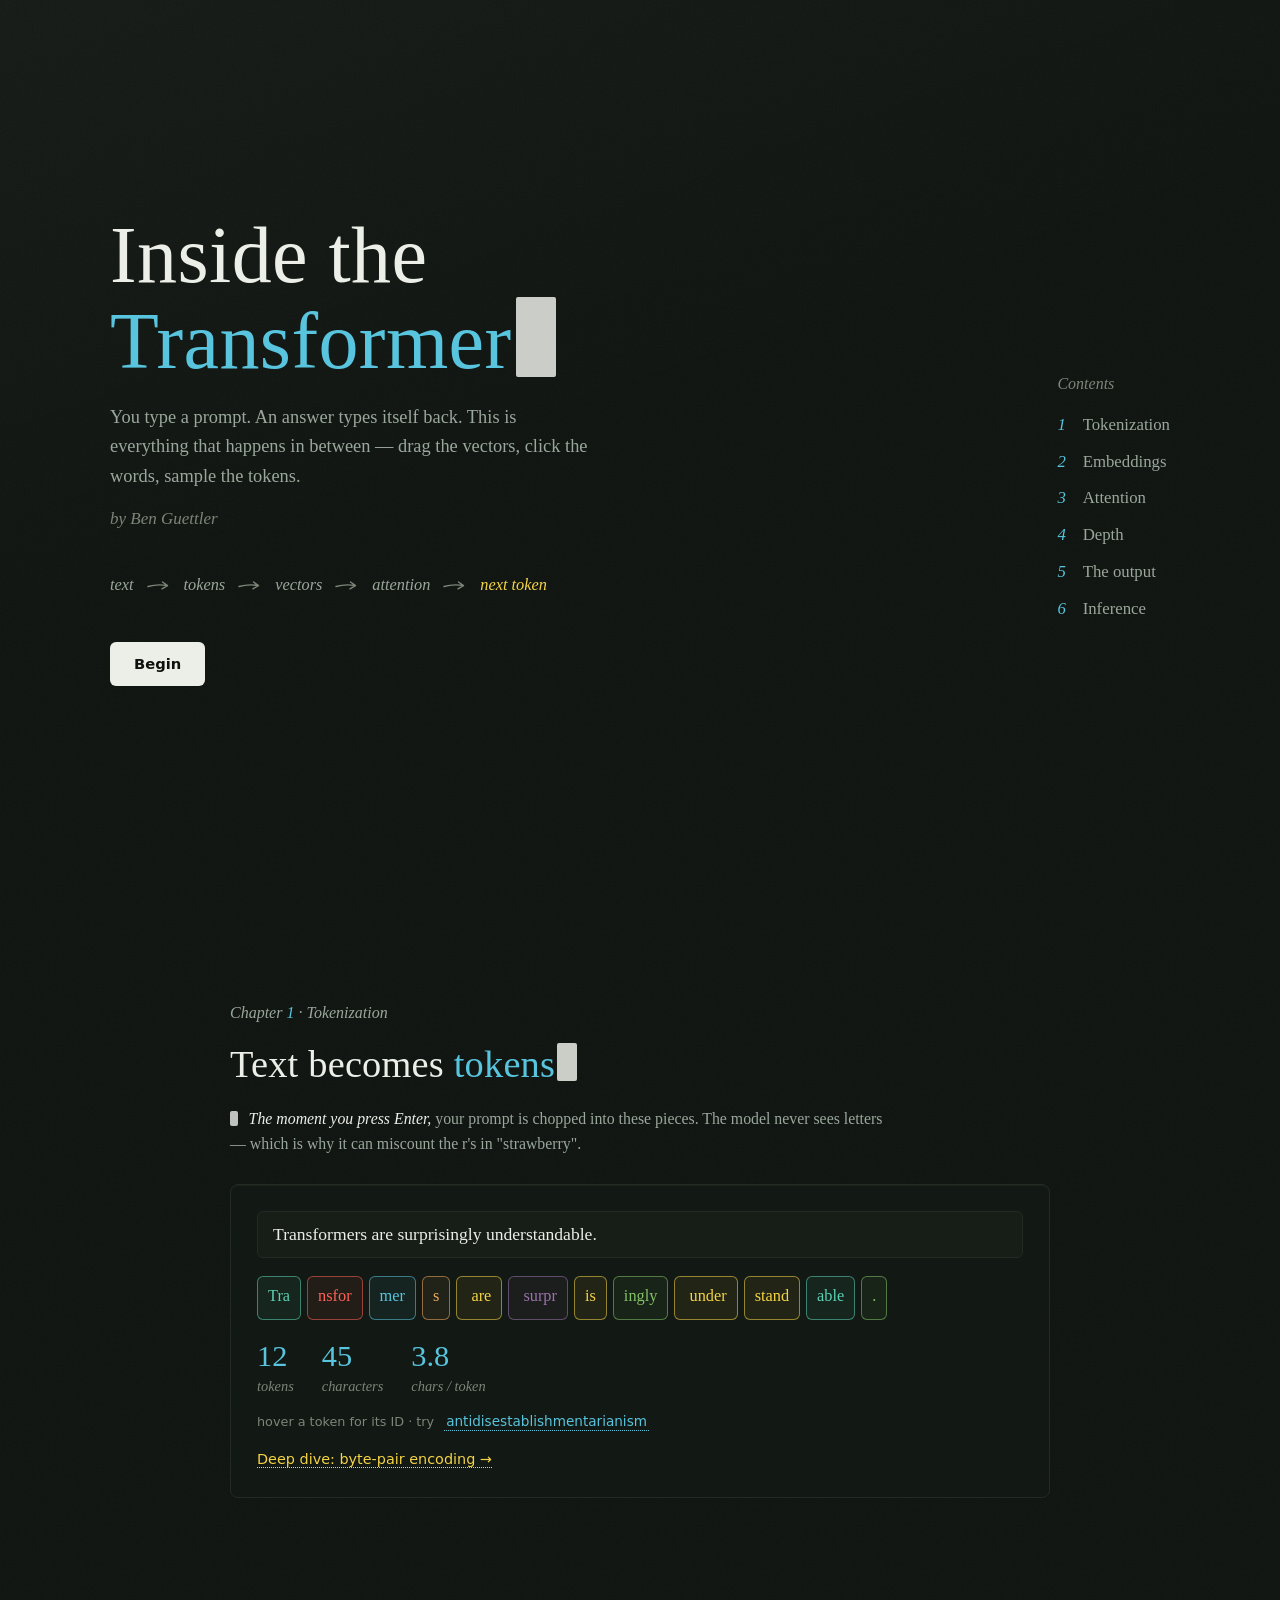
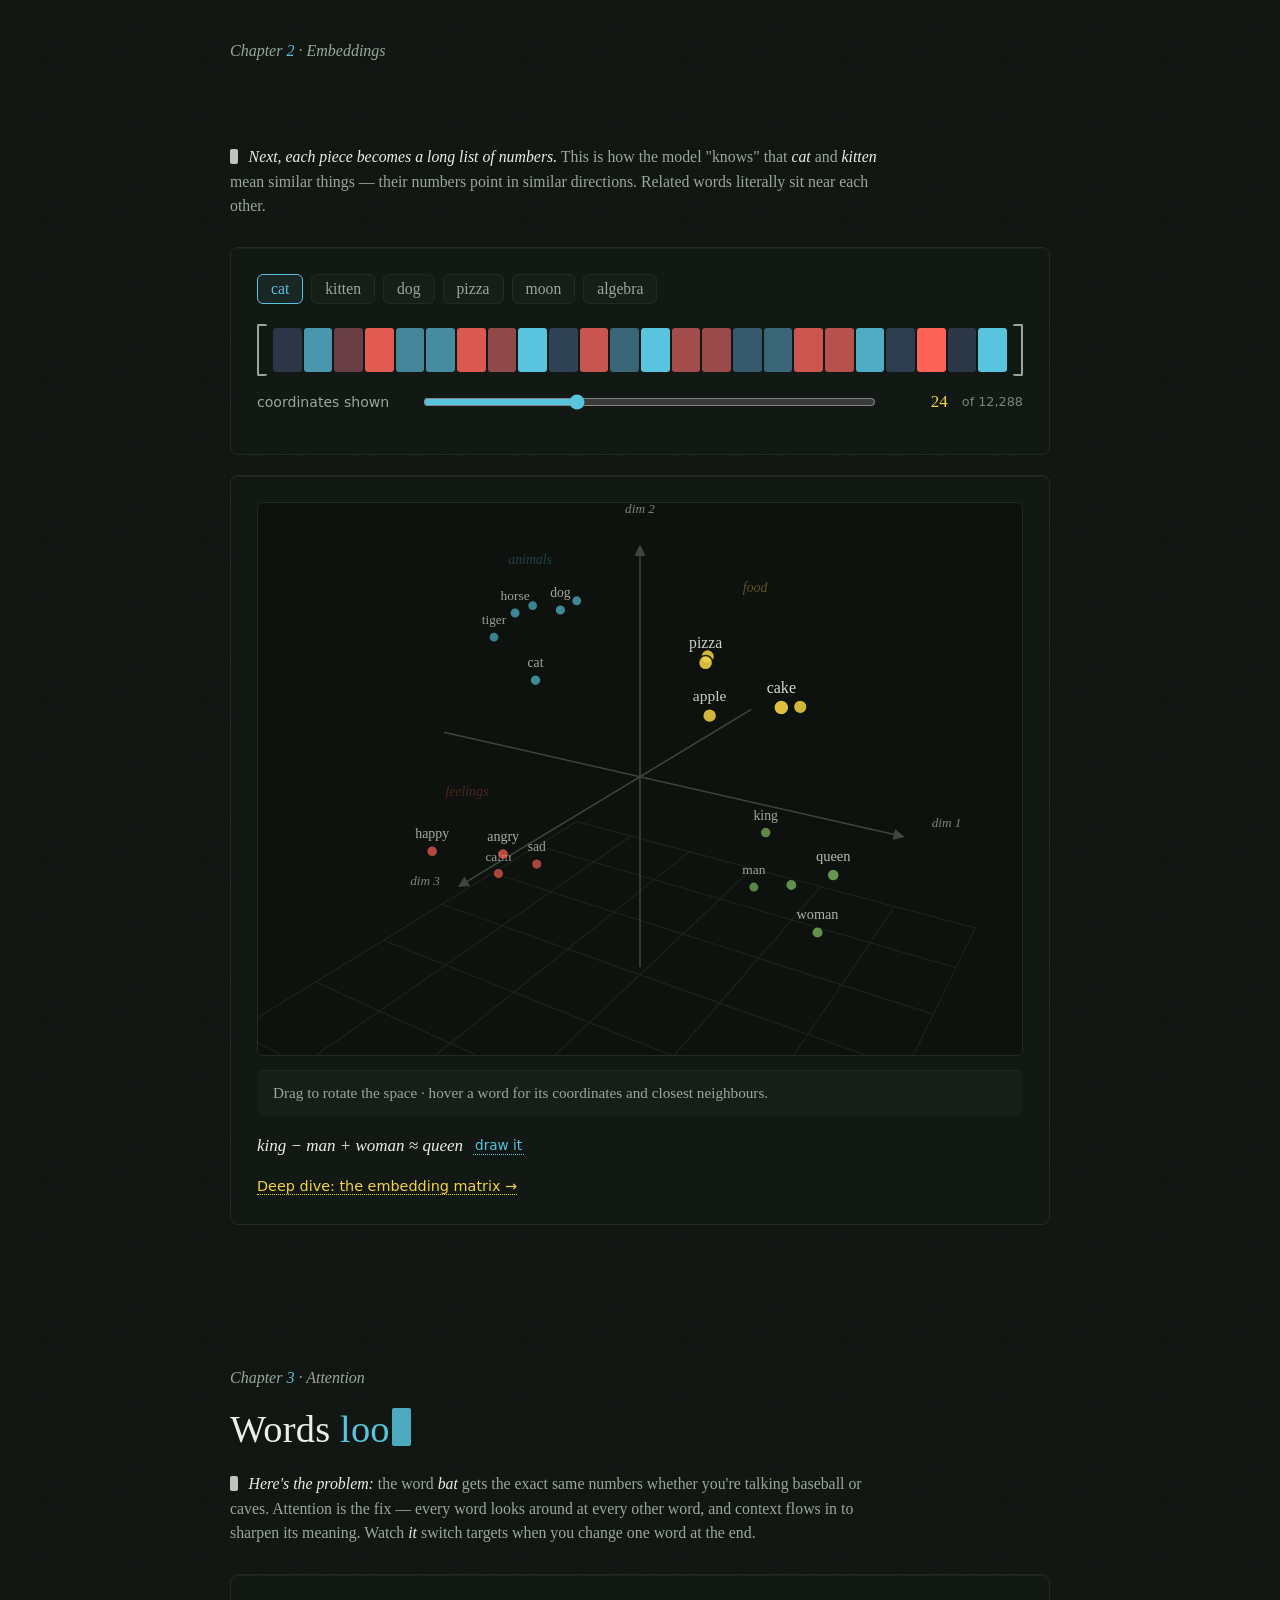
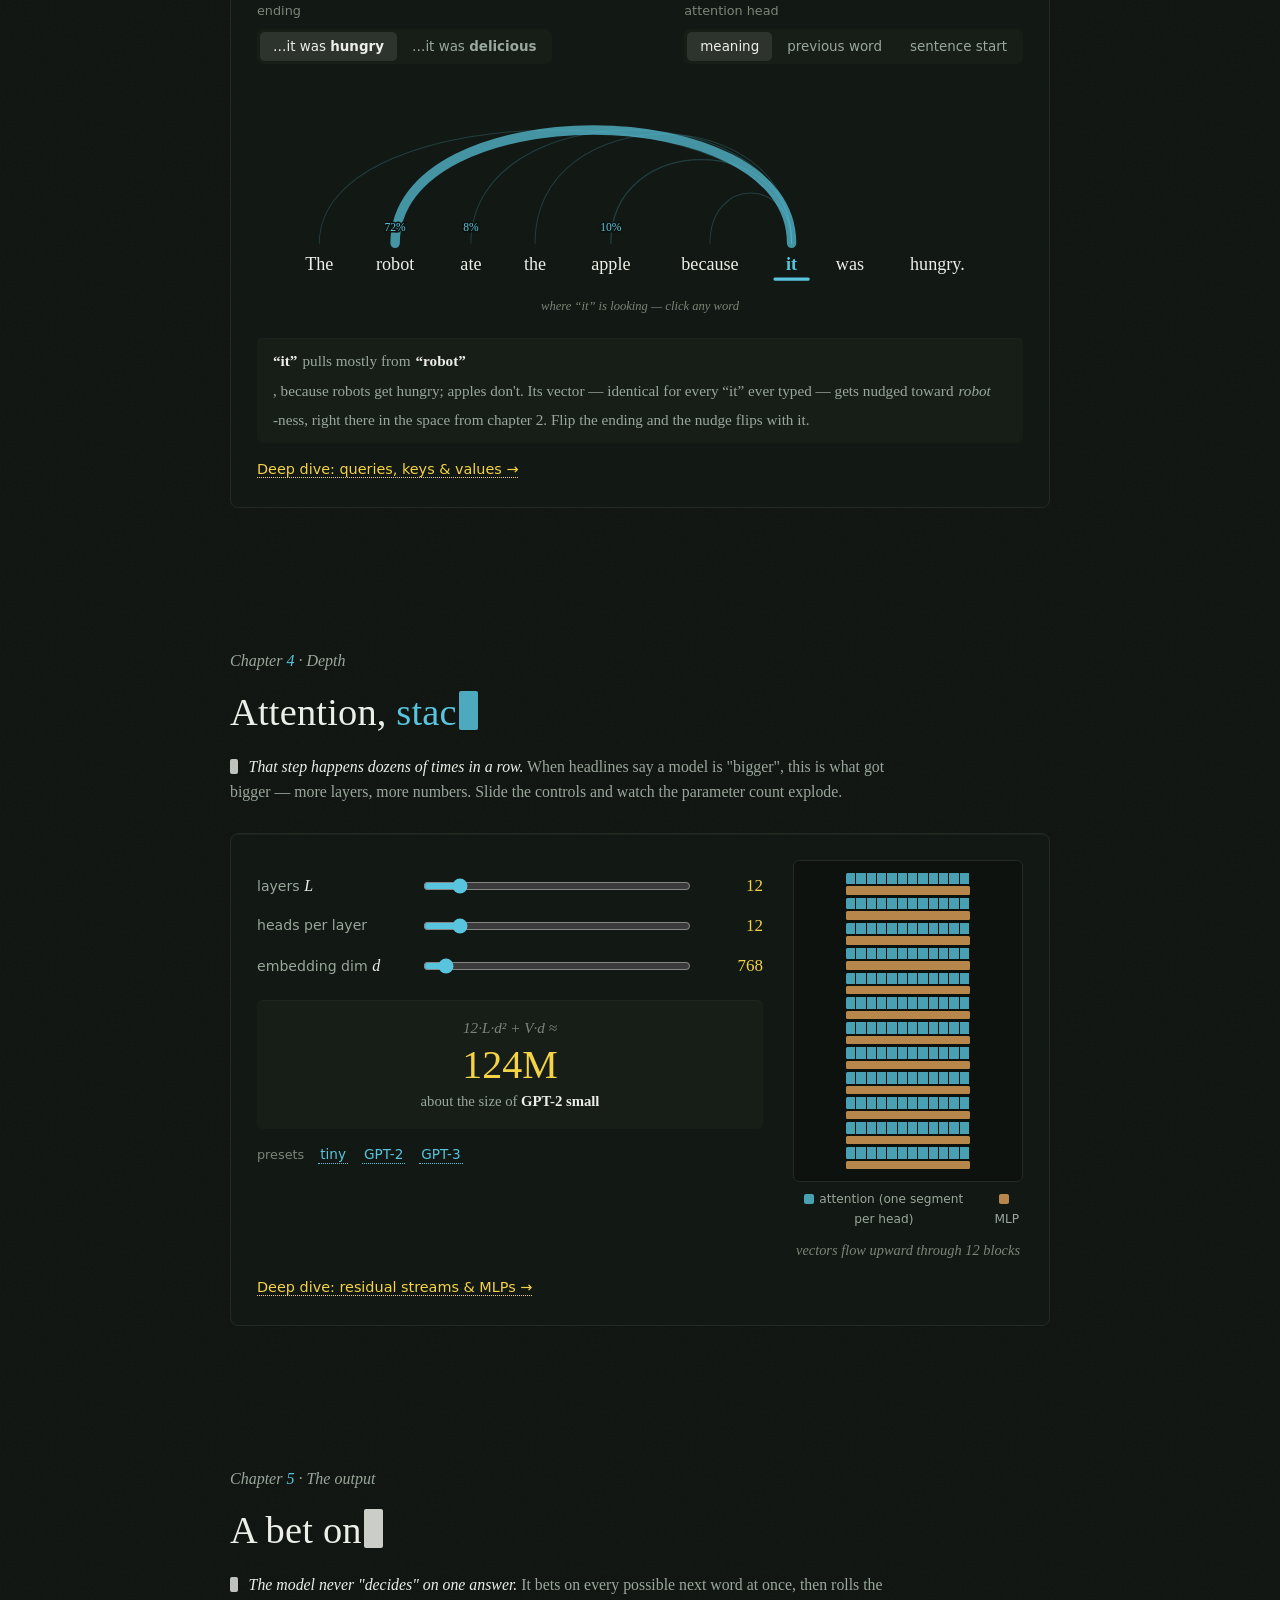
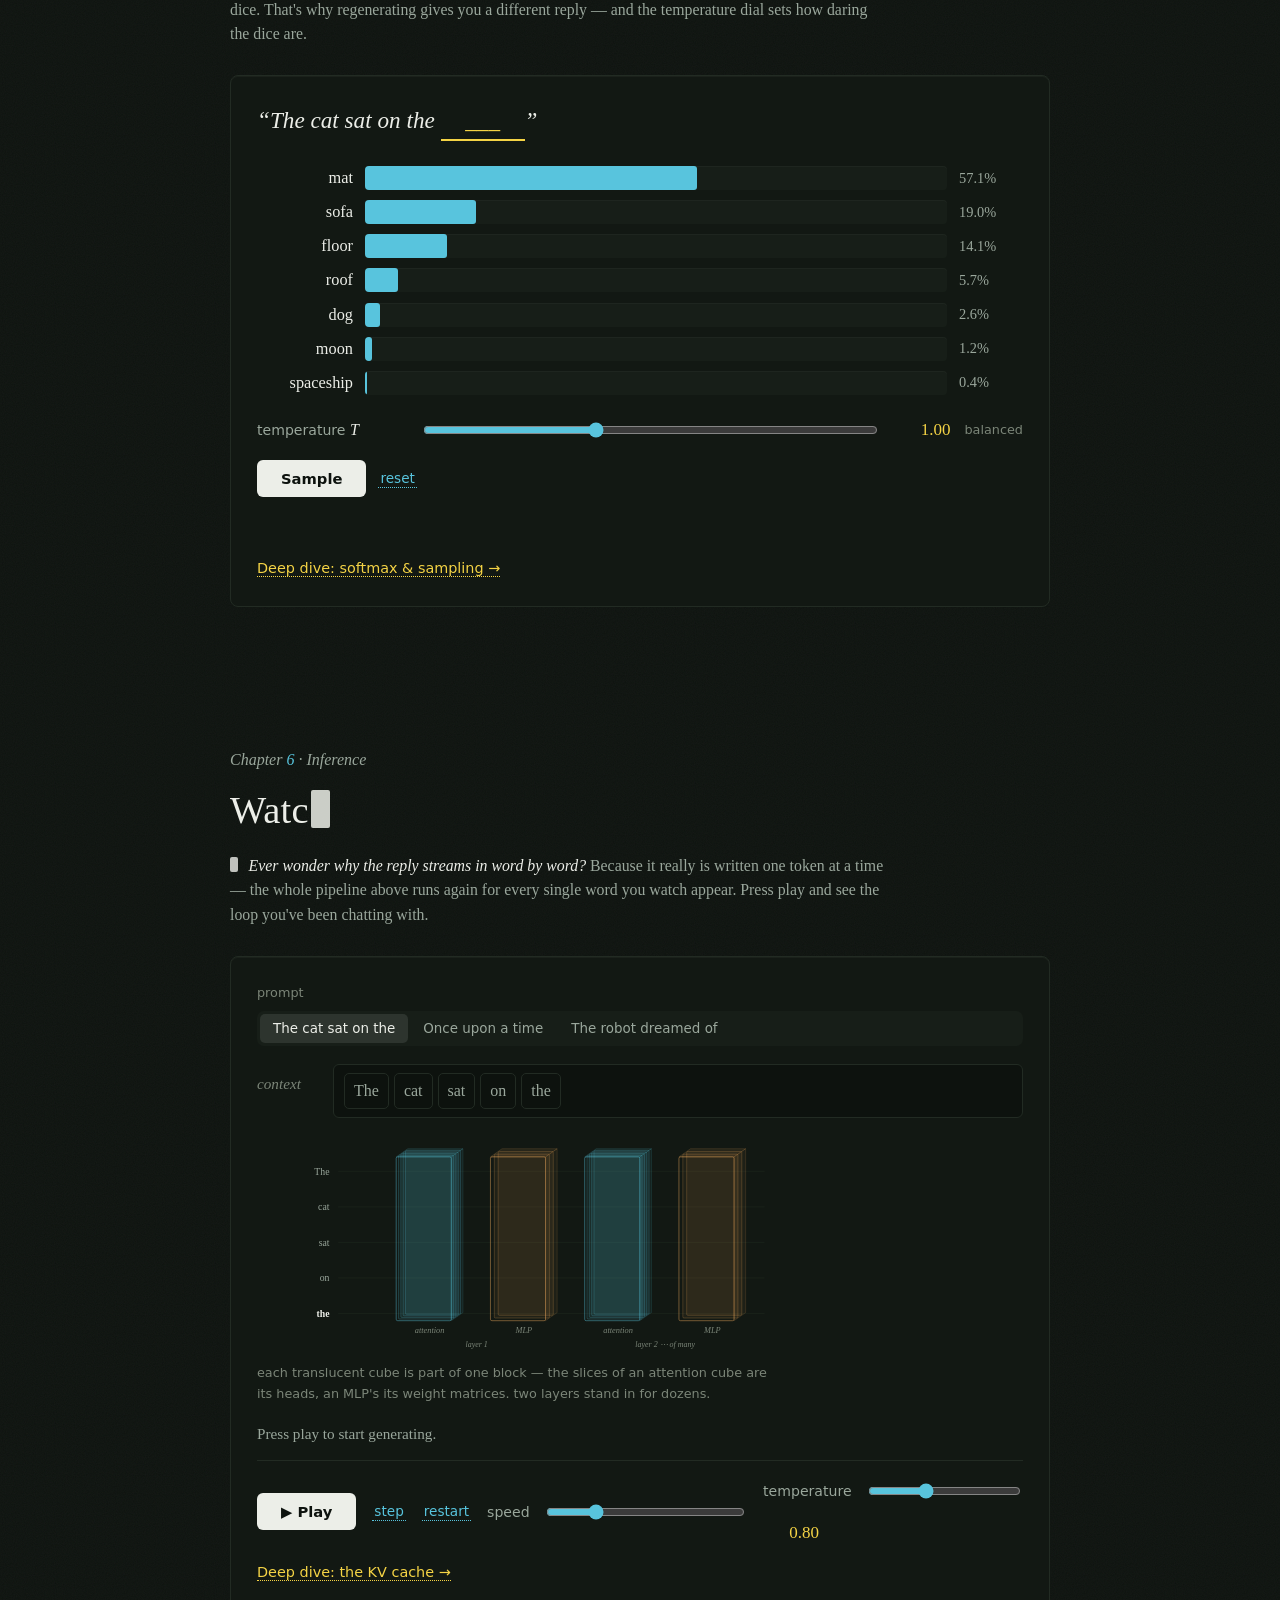
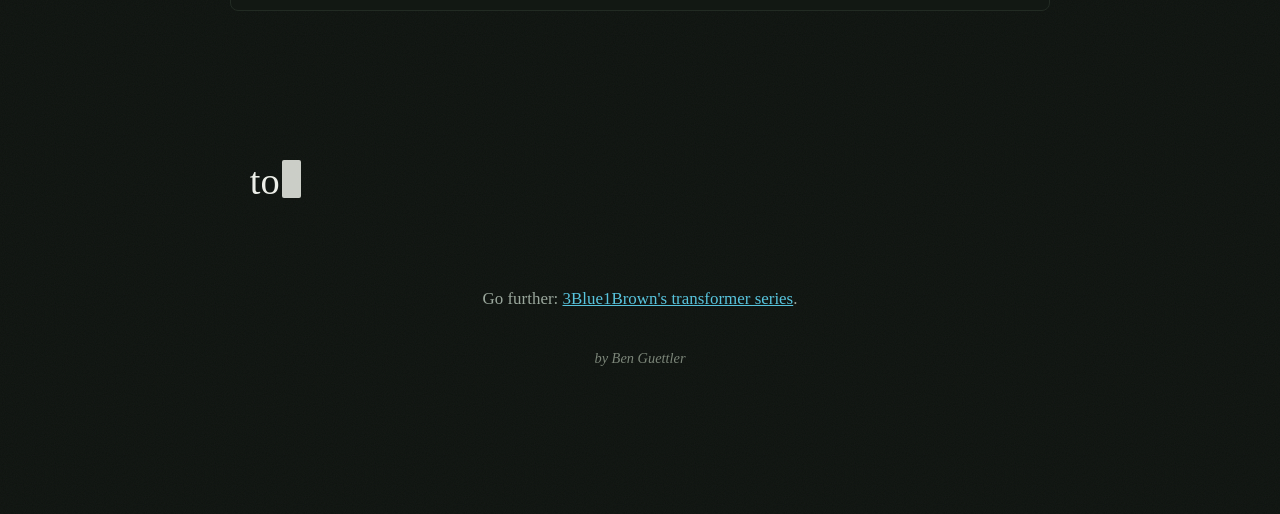
==== commit 6aca72d4: "Add byline; separate per-token vector rows in matrix figures Token-labeled row stacks (X, Q, K, V, e" ====
--- a/index.html
+++ b/index.html
@@ -15,6 +15,7 @@
     <div class="hero-title">
       <h1>Inside the<br><span class="acc-blue">Transformer</span></h1>
       <p class="hero-sub">You type a prompt. An answer types itself back. This is everything that happens in between — drag the vectors, click the words, sample the tokens.</p>
+      <p class="hero-byline">by Ben Guettler</p>
       <div class="hero-flow" aria-hidden="true">
         <span class="stage">text</span>
         <span class="flow-arr"><svg width="26" height="12" viewBox="0 0 26 12" fill="none" stroke="currentColor" stroke-width="1.4" stroke-linecap="round" stroke-linejoin="round"><path d="M2 7.5 C 9 5.5, 15 5.5, 21 6.5 M16.5 3 L21.5 6.6 L16 9.8"/></svg></span>
@@ -285,6 +286,7 @@
   <div class="ch-head">
     <h2>tokenize → embed → attend → predict → sample → <span class="acc-blue">repeat</span></h2>
     <p class="lede">Go further: <a href="https://www.youtube.com/watch?v=wjZofJX0v4M" target="_blank" rel="noopener">3Blue1Brown's transformer series</a>.</p>
+    <p class="footer">by Ben Guettler</p>
   </div>
 </section>
 
--- a/css/style.css
+++ b/css/style.css
@@ -92,6 +92,11 @@
   color: var(--muted);
   font-size: 1.15rem;
   max-width: 480px;
+  margin: 0 0 14px;
+}
+.hero-byline {
+  font-style: italic;
+  color: var(--faint);
   margin: 0 0 40px;
 }
 .hero-flow {
@@ -431,20 +436,10 @@
   flex: 0 0 auto;
   margin-inline: auto;
 }
-.attn-row { display: flex; gap: 1px; }
-.head-seg {
-  flex: 1; min-width: 1px;
-  background: rgba(88, 196, 221, 0.8);
-  border-radius: 1.5px;
-}
+.attn-row { border-radius: 1.5px; }
 .mlp-row {
   background: rgba(240, 172, 95, 0.75);
   border-radius: 1.5px;
-}
-.tower-ellipsis {
-  color: var(--faint); font-size: 0.95rem; line-height: 1;
-  text-align: center; letter-spacing: 0.2em;
-  flex: 0 0 auto; padding: 2px 0;
 }
 @keyframes rise { from { transform: translateY(8px); opacity: 0; } to { transform: none; opacity: 1; } }
 .tower-caption { font-family: var(--serif); font-style: italic; font-size: 0.9rem; color: var(--faint); margin-top: 10px; }
@@ -597,6 +592,8 @@
 .mat-fig .mat-label { font-family: var(--serif); font-style: italic; font-size: 1.05rem; color: var(--ink); margin-bottom: 8px; }
 .mat-fig .mat-sub { font-family: var(--sans); font-size: 0.72rem; color: var(--faint); margin-top: 6px; }
 .matrix { display: inline-grid; gap: 2px; }
+/* a stack of per-token vectors, not one entangled matrix */
+.matrix.vec-rows { row-gap: 7px; }
 .mcell {
   width: 44px; height: 32px;
   display: grid; place-items: center;
